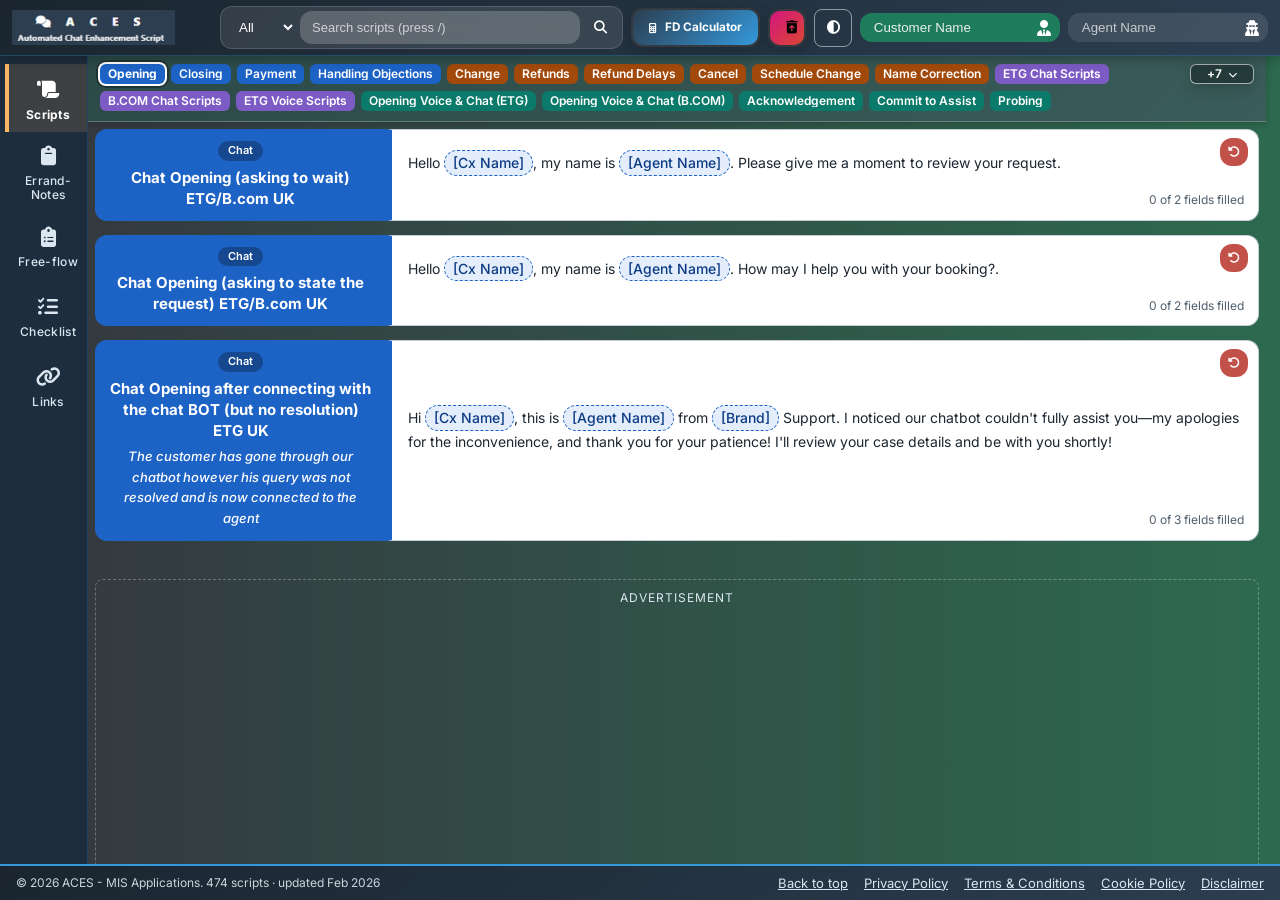
==== index.html @ 771bb178 "Add files via upload" ====
<!DOCTYPE html>
<html lang="en">
<head>
    <meta charset="UTF-8">
    <meta name="viewport" content="width=device-width, initial-scale=1.0, viewport-fit=cover, interactive-widget=resizes-content">
    <meta name="google-adsense-account" content="ca-pub-6978764838614552">
    <link rel="stylesheet" href="app-style.css">
    <link rel="stylesheet" href="errands-style.css">
    <link rel="stylesheet" href="links-style.css">
    <link rel="stylesheet" href="assets/css/aces-upgrade.css">
    <meta name="description" content="ACES: script, errand-note and checklist assistant for chat and voice agents.">
    <link href="https://cdnjs.cloudflare.com/ajax/libs/font-awesome/6.5.2/css/all.min.css" rel="stylesheet">
    <title>A C E S</title>
    <!-- AdSense library (units are placed by assets/js/ads.js; configure slots in assets/js/config.js) -->
     <script async src="https://pagead2.googlesyndication.com/pagead/js/adsbygoogle.js?client=ca-pub-6978764838614552"
     crossorigin="anonymous"></script>
</head>
<body>
    <a class="skip-link" href="#main-content">Skip to content</a>
    <div class="app-container">
        <div class="head-banner">
            <div class="head-logo" data-track="header.logo.click">
                <img src="Aceslogo.png" alt="Aceslogo">
            </div>
            <div class="searchbar-group">
                <select id="channel-selection" aria-label="Channel">
                    <option value="all">All</option>
                    <option value="chat">Chat</option>
                    <option value="voice">Voice</option>
                </select>
                <input type="text" id="search-input" placeholder="Search scripts (press /)" aria-label="Search scripts" autocomplete="off">
                <button id="search-action" aria-label="Search">
                    <i class="fa-solid fa-magnifying-glass"></i>
                </button>
            </div>
            <div class="quick-link">
                <div class="fd-calculator-link"><a href="https://fdcalc.netlify.app" target="_blank" rel="noopener noreferrer" data-track="header.fdcalc.click" aria-label="FD Calculator (opens in a new tab)" title="FD Calculator">
                        <i class="fa-solid fa-calculator"></i>
                        <h3>FD Calculator</h3>
                    </a></div>
            </div>
            <div class="script-canvas-reset">
                <button class="global-script-reset" aria-label="Reset all fields" title="Reset all fields" data-track="header.reset.click">
                    <i class="fa-solid fa-trash-can-arrow-up"></i>
                </button>
            </div>
            <div class="customer-input">
                <input type="text" id="customer" placeholder="Customer Name" aria-label="Customer name" autocomplete="off">
                <i class="fa-solid fa-user-tie"></i>
            </div>
            <div class="agent-user-input">
                <input type="text" id="user" placeholder="Agent Name" aria-label="Agent Name" autocomplete="nickname">
                <i class="fa-solid fa-user-secret"></i>
            </div>
        </div>
        <div class="app-body">
            <nav class="side-panel" aria-label="Main sections">
                <div class="nav-item active">
                    <button id="script-page-action" aria-label="Scripts" data-track="nav.rail.click" data-track-page="scripts">
                        <i class="fa-solid fa-scroll"></i>
                    </button>
                    <h3>Scripts</h3>
                    <div class="nav-tooltip">Scripts</div>
                </div>
                <div class="nav-item">
                    <button id="errands-page-action" aria-label="Errand notes" data-track="nav.rail.click" data-track-page="errands">
                        <i class="fa-solid fa-clipboard"></i>
                    </button>
                    <h3>Errand-Notes</h3>
                    <div class="nav-tooltip">Errands</div>
                </div>
                <div class="nav-item">
                    <button id="notes-page-action" aria-label="Free-flow notes" data-track="nav.rail.click" data-track-page="notes">
                        <i class="fa-solid fa-clipboard-list"></i>
                    </button>
                    <h3>Free-flow</h3>
                    <div class="nav-tooltip">Freeflow Notes</div>
                </div>
                <div class="nav-item">
                    <button id="check-list-page-action" aria-label="Process checklist" data-track="nav.rail.click" data-track-page="checklist">
                        <i class="fa-solid fa-list-check"></i>
                    </button>
                    <h3>Checklist</h3>
                    <div class="nav-tooltip">Process Checklist</div>
                </div>
                <div class="nav-item">
                    <button id="links-page-action" aria-label="Links" data-track="nav.rail.click" data-track-page="links">
                        <i class="fa-solid fa-link"></i></button>
                    <h3>Links</h3>
                    <div class="nav-tooltip">Links</div>
                </div>
            </nav>
            <main class="main-page" id="main-content" tabindex="-1">
                <!--Freeflow Notes-->
                <div class="sub-page" id="notes-page">
                    <h2 class="sr-only">Freeflow Notes</h2>
                    <div class="freeflow-toolbar">
                        <button class="freeflow-tool-btn" id="ff-copy-btn" data-track="freeflow.copy" title="Copy to clipboard"><i class="fa-solid fa-copy"></i> Copy</button>
                        <button class="freeflow-tool-btn" id="ff-download-btn" data-track="freeflow.save" title="Download as text file"><i class="fa-solid fa-download"></i> Save</button>
                        <button class="freeflow-tool-btn" id="ff-timestamp-btn" data-track="freeflow.timestamp" title="Insert current time"><i class="fa-solid fa-clock"></i> Timestamp</button>
                        <button class="freeflow-clear-btn" id="ff-clear-btn" data-track="freeflow.clear"><i class="fa-solid fa-trash"></i> Clear</button>
                        <span class="freeflow-char-count" id="ff-char-count">0 characters</span>
                    </div>
                    <div class="freeflow-body">
                        <div class="freeflow-input">
                            <textarea name="freeflow-textarea" id="ff-txt" aria-label="Freeflow notes" placeholder="Your notes here..."></textarea>
                        </div>
                    </div>
                </div>
                <!--Freeflow Notes End-->

                <!--Errands Note-->
                <div class="sub-page" id="errands-page">
                    <div class="errands-header">
                        Errand Notes
                    </div>
                    <div class="twin-form-box">
                        <form class="form-container" aria-labelledby="customer1-heading">
                            <h2 id="customer1-heading" class="customer-heading">Customer 1</h2>
                            <div class="form-area">
                                <div class="input-pair">
                                    <label for="input-edwin-id-1" class="input-label">Edwin Order #: </label>
                                    <input type="text" name="input-edwin-id" id="input-edwin-id-1" placeholder="Edwin Order #" class="input-field">
                                </div>
                                <div class="input-pair">
                                    <label for="input-interaction-id-1" class="input-label">Interaction ID: </label>
                                    <input type="text" name="input-interaction-id" id="input-interaction-id-1" placeholder="Interaction ID" class="input-field" aria-required="true">
                                </div>
                                <div class="input-pair">
                                    <label for="input-cxname-1" class="input-label">Customer Name: </label>
                                    <input type="text" name="input-cxname" id="input-cxname-1" placeholder="Customer Name" class="input-field" aria-required="true">
                                </div>
                                <div class="input-pair">
                                    <label for="input-dpa-1" class="input-label">DPA: </label>
                                    <input type="text" name="input-dpa" id="input-dpa-1" placeholder="DPA" class="input-field">
                                </div>
                                <div class="input-pair">
                                    <label for="input-relationship-1" class="input-label">Relationship: </label>
                                    <input type="text" name="input-relationship" id="input-relationship-1" placeholder="Relationship" class="input-field">
                                </div>
                                <div class="input-pair">
                                    <label for="input-query-1" class="input-label">Query: </label>
                                    <input type="text" name="input-query" id="input-query-1" placeholder="Query" class="input-field">
                                </div>
                                <div class="input-pair">
                                    <label for="input-resolution-1" class="input-label">Resolution: </label>
                                    <input type="text" name="input-resolution" id="input-resolution-1" placeholder="Resolution" class="input-field">
                                </div>
                                <div class="input-pair">
                                    <label for="input-yyrl-1" class="input-label">YY RL/Ticket No. Provided: </label>
                                    <input type="text" name="input-yyrl" id="input-yyrl-1" placeholder="YY RL/Ticket No. Provided" class="input-field">
                                </div>
                                <div class="input-pair">
                                    <label for="input-ghostline-1" class="input-label">Ghostline:</label>
                                    <input type="text" name="input-ghostline" id="input-ghostline-1" placeholder="Ghostline" class="input-field">
                                </div>
                                <div class="input-pair">
                                    <label for="input-validator-1" class="input-label">Validated by:</label>
                                    <input type="text" name="input-validator" id="input-validator-1" placeholder="Validated by" class="input-field">
                                </div>
                            </div>
                            <div class="notes-area">
                                <textarea name="notes" id="notes-1" aria-label="Customer 1 notes" placeholder="Add your notes here..."></textarea>
                            </div>
                            <div class="form-action">
                                <button type="button" class="copy-button" data-track="errands.form.copy"><i class="fa-solid fa-copy"></i> Copy</button>
                                <button type="button" class="clear-button" data-track="errands.form.clear"><i class="fa-solid fa-trash"></i> Clear</button>
                                <button type="button" class="archive-button" data-track="errands.form.archive"><i class="fa-solid fa-box-archive"></i> Archive</button>
                            </div>
                        </form>
                        <form class="form-container" aria-labelledby="customer2-heading">
                            <h2 id="customer2-heading" class="customer-heading">Customer 2</h2>
                            <div class="form-area">
                                <div class="input-pair">
                                    <label for="input-edwin-id-2" class="input-label">Edwin Order #: </label>
                                    <input type="text" name="input-edwin-id" id="input-edwin-id-2" placeholder="Edwin Order #" class="input-field">
                                </div>
                                <div class="input-pair">
                                    <label for="input-interaction-id-2" class="input-label">Interaction ID: </label>
                                    <input type="text" name="input-interaction-id" id="input-interaction-id-2" placeholder="Interaction ID" class="input-field" aria-required="true">
                                </div>
                                <div class="input-pair">
                                    <label for="input-cxname-2" class="input-label">Customer Name: </label>
                                    <input type="text" name="input-cxname" id="input-cxname-2" placeholder="Customer Name" class="input-field" aria-required="true">
                                </div>
                                <div class="input-pair">
                                    <label for="input-dpa-2" class="input-label">DPA: </label>
                                    <input type="text" name="input-dpa" id="input-dpa-2" placeholder="DPA" class="input-field">
                                </div>
                                <div class="input-pair">
                                    <label for="input-relationship-2" class="input-label">Relationship: </label>
                                    <input type="text" name="input-relationship" id="input-relationship-2" placeholder="Relationship" class="input-field">
                                </div>
                                <div class="input-pair">
                                    <label for="input-query-2" class="input-label">Query: </label>
                                    <input type="text" name="input-query" id="input-query-2" placeholder="Query" class="input-field">
                                </div>
                                <div class="input-pair">
                                    <label for="input-resolution-2" class="input-label">Resolution: </label>
                                    <input type="text" name="input-resolution" id="input-resolution-2" placeholder="Resolution" class="input-field">
                                </div>
                                <div class="input-pair">
                                    <label for="input-yyrl-2" class="input-label">YY RL/Ticket No. Provided: </label>
                                    <input type="text" name="input-yyrl" id="input-yyrl-2" placeholder="YY RL/Ticket No. Provided" class="input-field">
                                </div>
                                <div class="input-pair">
                                    <label for="input-ghostline-2" class="input-label">Ghostline: </label>
                                    <input type="text" name="input-ghostline" id="input-ghostline-2" placeholder="Ghostline" class="input-field">
                                </div>
                                <div class="input-pair">
                                    <label for="input-validator-2" class="input-label">Validated by: </label>
                                    <input type="text" name="input-validator" id="input-validator-2" placeholder="Validated by" class="input-field">
                                </div>
                            </div>
                            <div class="notes-area">
                                <textarea name="notes" id="notes-2" aria-label="Customer 2 notes" placeholder="Add your notes here..."></textarea>
                            </div>
                            <div class="form-action">
                                <button type="button" class="copy-button" data-track="errands.form.copy"><i class="fa-solid fa-copy"></i> Copy</button>
                                <button type="button" class="clear-button" data-track="errands.form.clear"><i class="fa-solid fa-trash"></i> Clear</button>
                                <button type="button" class="archive-button" data-track="errands.form.archive"><i class="fa-solid fa-box-archive"></i> Archive</button>
                            </div>
                        </form>
                    </div>
                    
                    <div class="archived-errands-section">
                        <div class="archive-header">
                            <h3>Archived Errands</h3>
                            <p class="archive-note">Archived errands are deleted automatically after 24 hours.</p>
                            <div class="archive-actions">
                                <button id="copy-all-btn" data-track="errands.archive.copy_all" class="archive-action-btn">
                                    <i class="fa-solid fa-copy"></i> Copy All
                                </button>
                                <button id="download-excel-btn" data-track="errands.archive.excel" class="archive-action-btn">
                                    <i class="fa-solid fa-file-excel"></i> Download Excel
                                </button>
                                <button id="clear-archive-btn" data-track="errands.archive.clear" class="archive-action-btn">
                                    <i class="fa-solid fa-trash-can"></i> Clear Archive
                                </button>
                            </div>
                        </div>
                        <div class="archived-table-container">
                            <table id="archived-errands-table">
                                <thead>
                                    <tr>
                                        <th>Edwin ID</th>
                                        <th>Interaction ID</th>
                                        <th>Customer Name</th>
                                        <th>DPA</th>
                                        <th>Relationship</th>
                                        <th>Query</th>
                                        <th>Resolution</th>
                                        <th>YY RL/Ticket</th>
                                        <th>Ghostline</th>
                                        <th>Validated by</th>
                                        <th>Notes</th>
                                        <th>Archived Date</th>
                                        <th>Actions</th>
                                    </tr>
                                </thead>
                                <tbody id="archived-errands-body">
                                    <!-- Archived errands will be added here dynamically -->
                                </tbody>
                            </table>
                            <div id="no-archives-message" class="no-archives-message">No archived errands</div>
                        </div>
                    </div>
                </div>
                <!--Errands Note End-->

                <!--Script Page-->
                <div class="sub-page active" id="script-page">
                    <div class="script-nav-container">
                        <div class="skeleton skeleton-tabs" aria-hidden="true"><span></span><span></span><span></span><span></span><span></span><span></span><span></span><span></span><span></span><span></span><span></span><span></span></div>
                    </div>
                    <p id="search-count" class="search-count" role="status"></p>
                    <div class="script-canvas" aria-busy="true"><div class="skeleton" aria-hidden="true"><div class="sk-row"><div class="sk-title"></div><div class="sk-stack"><div class="sk-card"></div><div class="sk-card"></div></div></div><div class="sk-row"><div class="sk-title"></div><div class="sk-stack"><div class="sk-card"></div></div></div><div class="sk-row"><div class="sk-title"></div><div class="sk-stack"><div class="sk-card"></div><div class="sk-card"></div><div class="sk-card"></div></div></div></div>
                        <p id="load-state" class="sr-only" role="status">Loading scripts…</p></div>
                    <div class="no-search-results">
                        <i class="fa-solid fa-magnifying-glass"></i>
                        <p>No matching scripts found</p>
                    </div>
                </div>

                <!--Checklist Page-->
                <div class="sub-page" id="check-list-page">
                    <div class="check-list-nav-container">
                        <button id="Automated Void-nav" class="listnav-btn">Automated Void</button>
                        <button id="Automated Exchange-nav" class="listnav-btn">Automated Exchange</button>
                        <button id="Automated Cancel-nav" class="listnav-btn">Automated Cancel</button>
                        <button id="Manual Void-nav" class="listnav-btn active">Manual Void</button>
                        <button id="Manual Partial Exchange-nav" class="listnav-btn">Manual Partial Exchange</button>
                        <button id="Manual Unused Exchange-nav" class="listnav-btn">Manual Unused Exchange</button>
                        <button id="Manual Cancel-nav" class="listnav-btn">Manual Cancel</button>
                    </div>
                    <div class="checklist-canvas"></div>
                </div>
                
                <div class="sub-page" id="links-page">
                    <div class="links-header">
                        Quick Links
                    </div>
                    <div class="links-container">
                        <div class="links-btn-container">
                            <div class="link-list"><a href="https://forms.office.com/Pages/ResponsePage.aspx?id=--z4I5BqwkaWyko2JyG4LK80vquCs1VLubaKa5VOj6lUME5JSjgzUlVOMTE2VTNBQzZRVU1MRjQ4MS4u" target="_blank" rel="noopener noreferrer" data-track="links.tile.click" data-track-label="Support Placement / Transfer Tracker">
                                <i class="fa-solid fa-user-plus"></i>
                                <h3>Support Placement / Transfer Tracker</h3>
                            </a></div>
                            <div class="link-list"><a href="https://wnsgs.sharepoint.com/:l:/s/EtraveliData/JADs7BttA97oR5hmOl2D4rKhAQpUqbEa3PdfDRorhKbkOWk?nav=MWViZDkyMTItNDU0Ny00ZmFlLWFhOWItMTY3ZDE5YWUxMGRi" target="_blank" rel="noopener noreferrer" data-track="links.tile.click" data-track-label="First Touch and Manual Transaction track">
                                <i class="fa-solid fa-toolbox"></i>
                                <h3>First Touch and Manual Transaction tracker</h3>
                            </a></div>
                            <div class="link-list"><a href="https://forms.office.com/Pages/ResponsePage.aspx?id=--z4I5BqwkaWyko2JyG4LK80vquCs1VLubaKa5VOj6lUMlNXMFM5VEIyWVIxVVdSNk1LRkZOR09RNi4u" target="_blank" rel="noopener noreferrer" data-track="links.tile.click" data-track-label="(Supervisor Only) 6th-7th Day OT per Wee">
                                <i class="fa-solid fa-stopwatch"></i>
                                <h3><strong>(Supervisor Only)</strong> 6th-7th Day OT per Week Tracker</h3>
                            </a></div>
                            <div class="link-list"><a href="https://forms.office.com/r/N71Lh4Ve3J" target="_blank" rel="noopener noreferrer" data-track="links.tile.click" data-track-label="Daily Void Tracker">
                                <i class="fa-solid fa-eraser"></i>
                                <h3>Daily Void Tracker</h3>
                            </a></div>
                        </div>
                    </div>
                </div>

                <!-- Site Footer -->
            </main>
                <footer class="site-footer">
                <div class="footer-bottom">
                    <div class="copyright">&copy; <span id="year">2026</span> ACES - MIS Applications. <span id="footer-meta"></span></div>
                    <div class="footer-actions">
                        <a href="#main-content" class="to-top">Back to top</a>
                        <button type="button" class="legal-toggle" aria-expanded="false" aria-controls="legal-links">Legal</button>
                        <div class="legal-links" id="legal-links">
                        <a href="privacy-policy.html" target="_blank" rel="noopener" data-track="footer.legal.click" data-track-label="privacy-policy.html">Privacy Policy</a>
                        <a href="terms-conditions.html" target="_blank" rel="noopener" data-track="footer.legal.click" data-track-label="terms-conditions.html">Terms & Conditions</a>
                        <a href="cookie-policy.html" target="_blank" rel="noopener" data-track="footer.legal.click" data-track-label="cookie-policy.html">Cookie Policy</a>
                        <a href="adsense-disclaimer.html" target="_blank" rel="noopener" data-track="footer.legal.click" data-track-label="adsense-disclaimer.html">Disclaimer</a>
                        </div>
                    </div>
                </div>
            </footer>
        </div>
        <div id="aces-live" class="sr-only" role="status" aria-live="polite"></div>

    </div>


    <script src="assets/js/config.js"></script>
    <script src="assets/js/tracker.js"></script>
    <script src="assets/js/ga-bridge.js"></script><!-- forwards tracker events to GA4 (tag is injected by Netlify) -->
    <script src="assets/js/data.js"></script>
    <script src="assets/js/search.js"></script>
    <script src="scripts-data.js" defer></script><!-- generated fallback for file:// use; see tools/build-data.mjs -->
    <script src="checklist-data.js" defer></script>
    <script src="script.js" defer></script>
    <script src="copy-functions.js" defer></script>
    <script src="sync-inputs.js" defer></script>
    <script src="errands-page.js" defer></script>
    <script src="links-page.js" defer></script>
    <script src="checklistcontrol.js" defer></script>
    <script src="assets/js/ads.js" defer></script>
    <script src="assets/js/tabs.js" defer></script>
    <script src="assets/js/app.js" defer></script>
    <script src="assets/js/freeflow.js" defer></script>
    <script src="assets/js/session.js" defer></script><!-- version check every 10 min + input snapshot/restore -->
</body>

</html>
---- app-style.css ----
@import url('https://fonts.googleapis.com/css2?family=Inter:wght@300;400;500;600;700&display=swap');

:root {
    --primary-color: #2d6a4f;
    --secondary-color: #343a40;
    --background-color: #f8f9fa;
    --text-color: #1b4332;
    --white: #ffffff;
    --shadow: 0 2px 4px rgba(0,0,0,0.1);
    --transition: all 0.3s ease;
    --script-header-bck: linear-gradient(to right, #2980b9, #BC6C25);
    
    /* New Variables */
    --sidebar-width: 90px;
    --header-height: 52px;
    --accent-amber: #BC6C25;
    --accent-blue: #3498db;
    --sidebar-bg: #1e2d3d;
    --nav-active-bg: rgba(188,108,37,0.15);
}

* { margin: 0; padding: 0; box-sizing: border-box; }

body {
    font-family: 'Inter', -apple-system, BlinkMacSystemFont, 'Segoe UI', sans-serif;
    background: var(--background-color);
    line-height: 1.6;
    color: var(--text-color);
    overflow-y: scroll;
}

.app-container { min-height: 100vh; max-width: 100vw; margin: 0 auto; }

.head-banner {
    display: flex;
    justify-content: space-between;
    left: 0;
    align-items: center;
    background: linear-gradient(135deg, #1a252f, #2c3e50);
    height: 52px;
    color: var(--white);
    position: sticky;
    top: 0px;
    z-index: 101;
    border-bottom: 1px solid rgba(52,152,219,0.3);
    box-shadow: 0 2px 12px rgba(0,0,0,0.3);
    gap: 8px;
    padding: 0 12px;
}

.head-logo { display: flex; flex-direction: column; align-items: center; width: 200px; }
.head-logo img { height: 36px; object-fit: contain; }
.head-logo h3 { font-size: 14px; font-weight: 900; letter-spacing: 0.5em; }
.head-logo h4 { font-size: 10px; opacity: 0.9; }

.searchbar-group {
    display: flex;
    background: rgba(255, 255, 255, 0.1);
    border-radius: 12px;
    position: relative;
    backdrop-filter: blur(8px);
    border: 1px solid rgba(255,255,255,0.15);
    gap: 4px;
    padding: 4px 6px;
}

#channel-selection {
    background: transparent;
    border: none;
    color: var(--white);
    cursor: pointer;
    border-radius: 12px;
    padding: 0.5rem;
}

#channel-selection option { background: var(--primary-color); color: var(--white); }

#search-input {
    background: rgba(255, 255, 255, 0.2);
    border: none;
    padding: 6px 12px;
    border-radius: 12px;
    color: var(--white);
    width: 220px;
    font-size: 13px;
    transition: width 0.3s ease;
}

#search-input:focus {
    outline: none;
    background: rgba(255,255,255,0.28);
    width: 260px;
}

.search-clear-btn {
    position: absolute;
    right: 45px;
    top: 50%;
    transform: translateY(-50%);
    background: none;
    border: none;
    color: #ffffff;
    cursor: pointer;
    font-size: 14px;
    display: none;
    z-index: 10;
    padding: 5px;
    border-radius: 50%;
    transition: all 0.2s ease;
}

.search-clear-btn:hover { color: #333; background-color: rgba(0,0,0,0.05); }

#search-input::placeholder { color: rgba(255, 255, 255, 0.7); }

#search-action {
    background: transparent;
    border: none;
    color: var(--white);
    cursor: pointer;
    padding: 0 0.2rem;
    transition: var(--transition);
}

#search-action:hover { transform: scale(1.1); }

.quick-link button {
    background: linear-gradient(135deg, #2c3e50, #3498db);
    border: 2px solid var(--secondary-color);
    border-radius: 12px;
    padding: 0.5rem 1rem;
    transition: var(--transition);
    box-shadow: 0 4px 15px rgba(0, 0, 0, 0.2);
}

.quick-link a {
    color: var(--white);
    text-decoration: none;
    display: flex;
    align-items: center;
    gap: 0.5rem;
    font-size: 10px;
}

.quick-link button:hover { background: var(--primary-color); border: 2px solid var(--primary-color); }

.script-canvas-reset button {
    background: linear-gradient(135deg, #d3167e, #db4734);
    border: 2px solid var(--secondary-color);
    border-radius: 12px;
    padding: 0.5rem 1rem;
    transition: var(--transition);
    box-shadow: 0 4px 15px rgba(0, 0, 0, 0.2);
    color: #000000;
}

.script-canvas-reset button:hover { background: linear-gradient(135deg, #eb0404, #fc0707); color: #ffffff; }

.agent-user-input {
    display: flex; align-items: center; gap: 0.1rem;
    background: rgba(255, 255, 255, 0.1);
    padding: 0.1rem 0.5rem;
    border-radius: 12px;
    border: 1px solid transparent;
    transition: all 0.3s ease;
}
.agent-user-input:focus-within {
    background: rgba(255, 255, 255, 0.15);
    border: 1px solid rgba(52, 152, 219, 0.6);
    box-shadow: 0 0 8px rgba(52, 152, 219, 0.3);
}

.customer-input {
    display: flex; align-items: center; gap: 0.1rem;
    background: rgba(28, 146, 101, 0.76);
    padding: 0.1rem 0.5rem;
    border-radius: 12px;
    border: 1px solid transparent;
    transition: all 0.3s ease;
}
.customer-input:focus-within {
    background: rgba(28, 146, 101, 0.95);
    border: 1px solid rgba(137, 255, 137, 0.6);
    box-shadow: 0 0 8px rgba(137, 255, 137, 0.4);
}

#customer, #user {
    background: transparent;
    border: none;
    color: var(--white);
    padding: 0.3rem;
    outline: none;
}

#user::placeholder { color: rgba(255, 255, 255, 0.7); transition: color 0.3s; }
#user:focus::placeholder { color: rgba(255, 255, 255, 0.9); }

#customer::placeholder { color: rgba(247, 247, 247, 0.932); transition: color 0.3s; }
#customer:focus::placeholder { color: rgba(255, 255, 255, 1); }

.app-body { display: flex; }

.side-panel {
    position: sticky;
    width: 90px;
    background: #1e2d3d;
    display: flex;
    flex-direction: column;
    height: calc(100vh - 52px);
    top: 52px;
    border-right: 1px solid rgba(52,152,219,0.2);
    gap: 4px;
    padding-top: 16px;
}

.nav-item {
    justify-content: center;
    color: var(--white);
    cursor: pointer;
    margin-left: 5px;
    position: relative;
    align-items: center;
    border-left: 3px solid transparent;
    padding: 10px 6px;
    transition: border-color 0.2s, background 0.2s;
}

.nav-item #links-page-action {
    background: linear-gradient(135deg, #08552b, #2ccfba);
    border-radius: 8px;
    padding: 8px;
}

.nav-item h3 { font-size: 9px; font-weight: 500; letter-spacing: 0.3px; text-align: center; }

.nav-item.active {
    background: rgba(188,108,37,0.12);
    border-left-color: #BC6C25;
    border-radius: 0;
}

.nav-item:hover {
    background: rgba(255,255,255,0.07);
    border-left-color: rgba(188,108,37,0.5);
    border-radius: 0;
}

.nav-item button {
    background: transparent;
    border: none;
    color: var(--white);
    cursor: pointer;
    width: 100%;
    display: flex;
    flex-direction: column;
    align-items: center;
    gap: 4px;
}

.nav-tooltip {
    position: fixed;
    left: -9999px;
    color: #ffffff;
    padding: 0.25rem 0.75rem;
    border-radius: 12px;
    font-weight: 500;
    letter-spacing: 0.5px;
    white-space: nowrap;
    pointer-events: none;
    opacity: 0;
    transform: translateX(-10px);
    transition: all 0.3s ease;
    z-index: 1000;
    background: linear-gradient(135deg, #1a252f 0%, #2c3e50 100%);
    border: 1px solid rgba(52,152,219,0.4);
    box-shadow: 0 8px 24px rgba(0,0,0,0.4);
    font-size: 0.8rem;
}

.nav-tooltip::before {
    content: '';
    position: absolute;
    left: -6px;
    top: 50%;
    transform: translateY(-50%);
    border-width: 6px;
    border-style: solid;
    border-color: transparent #2c3e50 transparent transparent;
    z-index: 1000;
}

.nav-tooltip.visible { opacity: 1; transform: translateX(0); z-index: 1000; }

.main-page {
    flex: 1;
    background: linear-gradient(to right, var(--secondary-color), var(--primary-color));
    height: calc(100vh - 52px); 
    overflow-y: auto;
    padding-bottom: 50px;
}

.sub-page { display: none; }
.sub-page.active { display: block; }

.script-nav-container {
    justify-content: space-evenly;
    padding: 4px 10px 2px 10px;
    display: flex;
    gap: 0.25rem;
    margin-bottom: 0.5rem;
    border-bottom: 8px solid #2c3e50;
    position: sticky;
    flex-wrap: wrap;
    z-index: 100;
    flex: 1;
    background: linear-gradient(135deg, #2c4a47, #3a5c5a);
    top: 0;
    box-shadow: 0 2px 8px rgba(0,0,0,0.2);
}

.script-nav-container button {
    font-size: 12px;
    border: none;
    border-radius: 12px;
    background: linear-gradient(135deg, #2c3e50, #3498db);
    box-shadow: 0 4px 15px rgba(0, 0, 0, 0.2);
    color: var(--background-color);
    cursor: pointer;
    transition: var(--transition);
    letter-spacing: 0.3px;
    padding: 5px 10px;
    margin: 2px;
}

.script-nav-container button.active { background: #BC6C25; color: var(--white); }
.script-nav-container button:hover:not(.active) { background: var(--secondary-color); color: var(--white); }

.script-canvas { background: transparent; }

.script-module { display: none; }
.script-module.active {
    display: grid;
    grid-template-columns: 1fr 3fr;
    padding: 5px;
    margin: 2px;
    border-radius: 8px;
}

.script-title-chat { display: none; }
.script-title-chat.active {
    grid-column: 1;
    display: flex;
    flex-direction: column;
    border: 2px solid #2c3e50;
    background: linear-gradient(to right, #2980b9, #BC6C25);
    border-radius: 20px 0 0 20px;
    padding: 10px;
    text-align: center;
    justify-content: space-around;
    color: #ffffff;
    font-size: 12px;
}

.script-title-chat p { font-size: 11px; font-weight: 500; font-style: italic; padding-top: 5px; color: #c5fff5; }
.script-title-chat h4 { font-size: 12px; font-weight: 700; line-height: 1.4; }

.script-title-voice { display: none; }
.script-title-voice.active {
    grid-column: 1;
    display: flex;
    flex-direction: column;
    border: 2px solid #2c3e50;
    background: linear-gradient(to right, #2980b9, #BC6C25);
    border-radius: 20px 0 0 20px;
    padding: 12px;
    text-align: center;
    justify-content: space-around;
    color: #ffffff;
    font-size: 11px;
}

.script-title-voice p { font-size: 10px; font-style: italic; padding-top: 5px; color: #ffffff; font-weight: 400; }
.script-title-voice h4 { font-size: 12px; font-weight: 700; line-height: 1.4; }

.script-card-sub { display: none; }
.script-card-sub.active {
    grid-column: 2;
    display: flex;
    flex-direction: column;
    background: transparent;
}

.card-module {
    border-radius: 0 20px 20px 0;
    flex-grow: 1;
    text-align: left;
    gap: 2px;
    border: 2px solid #343a40;
    background: #ffffff;
    padding: 8px 15px 8px 8px;
    font-size: 12px;
    font-weight: 500;
    color: #000000;
    align-content: center;
}

.card-module:hover { transform: translateX(5px); }

.freeflow-header {
    padding: 4px 10px 2px 10px;
    gap: 0.5rem;
    margin-bottom: 0.5rem;
    border-bottom: 8px solid #2c3e50;
    position: sticky;
    text-align: center;
    color: #ffffff;
    font-size: 14px;
    vertical-align: middle;
    top: 0;
    background: #3a5c5a;
}

.freeflow-toolbar { 
    display: flex; 
    justify-content: flex-start; 
    align-items: center; 
    gap: 8px;
    padding: 8px 16px; 
    background: #2c3e50; 
    border-bottom: 1px solid rgba(255,255,255,0.08); 
    position: sticky;
    top: 31px;
    z-index: 99;
}
.freeflow-char-count { font-size: 11px; color: rgba(255,255,255,0.5); margin-left: auto; }

.freeflow-tool-btn {
    background: linear-gradient(135deg, #34495e, #2c3e50);
    color: white; 
    border: 1px solid rgba(255,255,255,0.1); 
    border-radius: 6px; 
    padding: 6px 12px; 
    font-size: 11px; 
    cursor: pointer; 
    transition: all 0.2s ease; 
    display: flex;
    align-items: center;
    gap: 6px;
}
.freeflow-tool-btn:hover {
    background: #3498db;
    border-color: #3498db;
    transform: translateY(-1px);
    box-shadow: 0 2px 8px rgba(0,0,0,0.2);
}

.freeflow-clear-btn { 
    background: linear-gradient(135deg, #e74c3c, #c0392b); 
    color: white; 
    border: 1px solid rgba(255,255,255,0.1); 
    border-radius: 6px; 
    padding: 6px 12px; 
    font-size: 11px; 
    cursor: pointer; 
    transition: all 0.2s ease; 
    display: flex;
    align-items: center;
    gap: 6px;
}
.freeflow-clear-btn:hover { 
    background: #c0392b; 
    transform: translateY(-1px);
    box-shadow: 0 2px 8px rgba(0,0,0,0.2);
}

.freeflow-input { 
    display: flex;
    flex-direction: column;
    padding: 16px;
    height: calc(100vh - 140px);
}
.freeflow-input textarea {
    background: #ffffff;
    width: 100%;
    height: 100%;
    padding: 15px;
    border-radius: 8px;
    color: #000000;
    font-size: 14px;
    resize: none;
    border: 2px solid rgba(52,152,219,0.3);
    outline: none;
    box-shadow: 0 4px 15px rgba(0,0,0,0.05);
    font-family: inherit;
    line-height: 1.6;
}
.freeflow-input textarea:focus {
    border-color: #3498db;
    box-shadow: 0 4px 20px rgba(52,152,219,0.15);
}

.freeflow-input ::placeholder { color: #000000; }

.check-list-nav-container {
    padding: 4px 10px 2px 10px;
    display: flex;
    gap: 0.5rem;
    border-bottom: 8px solid #2c3e50;
    position: sticky;
    flex-wrap: wrap;
    z-index: 101;
    flex: 1;
    background: linear-gradient(135deg, #2c4a47, #3a5c5a);
    top: 0;
    box-shadow: 0 2px 8px rgba(0,0,0,0.2);
}

.check-list-nav-container button {
    font-size: 12px;
    border: none;
    border-radius: 12px;
    background: linear-gradient(135deg, #2c3e50, #3498db);
    box-shadow: 0 4px 15px rgba(0, 0, 0, 0.2);
    color: var(--background-color);
    cursor: pointer;
    transition: var(--transition);
    padding: 6px;
    margin: 2px;
}

#Automated\ Void-nav, #Automated\ Exchange-nav, #Automated\ Cancel-nav { background: #02a14a; }

.check-list-nav-container button.active { background: #BC6C25; color: var(--white); }
.check-list-nav-container button:hover:not(.active) { background: var(--secondary-color); color: var(--white); }

.checklist-canvas {
    width: 100%;
    padding: 10px;
    border-radius: 10px;
    box-shadow: 0 2px 8px rgba(0, 0, 0, 0.05);
}

.checklist-module { display: none; width: 100%; }
.checklist-module.active { display: block; animation: fadeIn 0.3s ease-in-out; }

.checklist-header {
    display: flex;
    justify-content: space-between;
    align-items: center;
    margin-bottom: 5px;
    background: #3498db;
    padding: 5px;
    border: 2px solid #3498db;
    border-radius: 8px;
}

.checklist-header h3 { font-size: 14px; color: #ffffff; font-weight: 600; }

.reset-checklist {
    background-color: #e7881c;
    border: 1px solid #e7881c;
    border-radius: 4px;
    padding: 3px 8px;
    cursor: pointer;
    transition: all 0.2s ease;
    display: flex;
    align-items: center;
    color: #ffffff;
    font-size: 12px;
}

.reset-checklist:hover { background-color: #fa1909; }
.reset-checklist i { color: #ffffff; }

.checklist-table {
    width: 100%;
    border-collapse: collapse;
    margin-bottom: 20px;
    box-shadow: 0 1px 4px rgba(0, 0, 0, 0.1);
    border-radius: 5px;
    overflow: hidden;
    color: #ffffff;
}

.checklist-table th {
    background-color: #4682B4;
    color: white;
    padding: 6px 10px;
    font-size: 12px;
    text-align: center;
    font-weight: 500;
    border: 2px solid #000000;
}

.checklist-table td {
    padding: 3px 5px;
    border: 1px solid #000000;
    text-align: center;
    background: #ffffff;
    color: #000000;
}

.checklist-table tr:hover { background-color: #cfcd3a; color: #d9ff00; }

.checkbox-column, .checkbox-cell { text-align: center; }
.step-checkbox { width: 18px; height: 18px; cursor: pointer; }
.step-title { font-weight: 500; }

.completed-step td { background: rgba(40,168,8,0.85) !important; color: white; text-decoration: line-through; }
.completed-step .important-text { background: rgba(40,168,8,0.85); }
.completed-step .step-title { background: rgba(40,168,8,0.85); }

.amadeus-content p, .sabre-content p { margin: 0; padding: 2px 0; font-family: monospace; }

.links-btn-container { align-content: center; }

@keyframes fadeIn {
    from { opacity: 0; transform: translateY(10px); }
    to { opacity: 1; transform: translateY(0); }
}

.listnav-btn {
    padding: 8px 15px;
    margin: 0 5px 10px 0;
    border: none;
    border-radius: 4px;
    background-color: #f0f0f0;
    cursor: pointer;
    transition: all 0.2s ease;
}

.listnav-btn:hover { background-color: #e0e0e0; }
.listnav-btn.active { background-color: #4682B4; color: white; }

.check-list-nav-container { display: flex; flex-wrap: wrap; padding-bottom: 10px; }

.no-search-results { display: none; text-align: center; padding: 40px 20px; color: rgba(255,255,255,0.6); font-size: 16px; }
.no-search-results.visible { display: flex; flex-direction: column; align-items: center; gap: 12px; }
.no-search-results i { font-size: 48px; opacity: 0.4; }

@media (max-width: 768px) {
    .checklist-table { display: block; overflow-x: auto; }
    .checklist-header { flex-direction: column; align-items: flex-start; gap: 10px; }
    .reset-checklist { align-self: flex-end; }
}
---- errands-style.css ----
@import url('https://fonts.googleapis.com/css2?family=Inter:wght@300;400;500;600;700&display=swap');

:root {
    --primary-color: #2d6a4f;
    --secondary-color: #343a40;
    --background-color: #f8f9fa;
    --text-color: #1b4332;
    --white: #ffffff;
    --shadow: 0 2px 8px rgba(0,0,0,0.15);
    --shadow-lg: 0 8px 24px rgba(0,0,0,0.2);
    --transition: all 0.3s ease;
    --accent-amber: #BC6C25;
    --accent-blue: #3498db;
    --accent-green: #2d6a4f;
}

/* ── Errands Header ── */
.errands-header {
    padding: 8px 16px;
    gap: 0.5rem;
    background: linear-gradient(135deg, #2c4a47, #3a5c5a);
    color: var(--white);
    font-weight: 600;
    font-size: 14px;
    letter-spacing: 0.5px;
    text-align: center;
    border-bottom: 3px solid var(--accent-amber);
    position: sticky;
    top: 0;
    z-index: 100;
    box-shadow: 0 2px 8px rgba(0,0,0,0.2);
}

/* ── Twin Form Layout ── */
.twin-form-box {
    display: grid;
    grid-template-columns: 1fr 1fr;
    gap: 16px;
    padding: 16px;
    background: linear-gradient(135deg, #1e2d3d, #2d3d30);
}

.form-container {
    background: #1e2d3d;
    border-radius: 14px;
    box-shadow: var(--shadow-lg);
    padding: 16px;
    display: flex;
    flex-direction: column;
    height: 100%;
    border: 1px solid rgba(52, 152, 219, 0.2);
    transition: border-color 0.3s ease;
}

.form-container:focus-within {
    border-color: rgba(52, 152, 219, 0.5);
}

/* ── Customer Heading ── */
.customer-heading {
    font-size: 15px;
    color: white;
    margin-bottom: 12px;
    padding: 8px 12px;
    text-align: center;
    background: linear-gradient(135deg, #2c4a47, #3a5c5a);
    border-radius: 10px;
    border: 2px solid var(--accent-blue);
    cursor: pointer;
    user-select: none;
    transition: background 0.2s ease;
    display: flex;
    align-items: center;
    justify-content: center;
    gap: 8px;
    font-weight: 600;
}

.customer-heading::after {
    content: '▾';
    font-size: 12px;
    opacity: 0.7;
    transition: transform 0.2s ease;
}

.customer-heading:hover {
    background: linear-gradient(135deg, #3a5c5a, #4a6c6a);
}

/* ── Form Fields ── */
.form-area {
    display: flex;
    flex-direction: column;
    gap: 5px;
    flex: 1;
}

.input-pair {
    display: flex;
    flex-direction: row;
    align-items: center;
    gap: 6px;
    background: rgba(0,0,0,0.25);
    border: 1px solid rgba(52,152,219,0.2);
    border-radius: 8px;
    padding: 5px 8px;
    transition: border-color 0.2s ease;
}

.input-pair:focus-within {
    border-color: rgba(52,152,219,0.6);
    background: rgba(52,152,219,0.06);
}

.input-label {
    font-size: 11px;
    font-weight: 600;
    color: rgba(255,255,255,0.75);
    width: 110px;
    flex-shrink: 0;
    letter-spacing: 0.2px;
}

.input-field {
    padding: 5px 10px;
    border: 1px solid rgba(0,0,0,0.2);
    border-radius: 7px;
    font-size: 12px;
    font-family: 'Inter', sans-serif;
    transition: var(--transition);
    width: 100%;
    background-color: rgba(255,255,255,0.95);
    color: #1a1a2e;
    font-weight: 500;
}

.input-field::placeholder {
    color: #aaa;
    font-style: italic;
}

.input-field:focus {
    outline: none;
    background: #ffffff;
    box-shadow: 0 0 0 2px rgba(52,152,219,0.3);
    border-color: var(--accent-blue);
}

/* ── Notes Textarea ── */
.notes-area {
    margin-top: 12px;
    display: flex;
    flex-grow: 1;
}

.notes-area textarea {
    min-height: 120px;
    width: 100%;
    padding: 10px 12px;
    border: 1px solid rgba(52,152,219,0.25);
    border-radius: 10px;
    font-family: 'Inter', sans-serif;
    font-size: 13px;
    resize: vertical;
    background: rgba(255,255,255,0.95);
    color: #1a1a2e;
    transition: border-color 0.2s, box-shadow 0.2s;
}

.notes-area textarea:focus {
    border-color: var(--accent-blue);
    outline: none;
    box-shadow: 0 0 0 2px rgba(52,152,219,0.2);
}

/* ── Form Action Buttons ── */
.form-action {
    display: flex;
    gap: 8px;
    margin-top: 12px;
    flex-wrap: wrap;
}

.copy-button, .clear-button, .archive-button {
    padding: 7px 14px;
    border: none;
    border-radius: 8px;
    font-size: 12px;
    font-weight: 600;
    font-family: 'Inter', sans-serif;
    cursor: pointer;
    display: flex;
    align-items: center;
    gap: 5px;
    transition: transform 0.15s ease, box-shadow 0.15s ease, opacity 0.15s ease;
    letter-spacing: 0.3px;
}

.copy-button {
    background: linear-gradient(135deg, #2980b9, var(--accent-blue));
    color: white;
    box-shadow: 0 2px 8px rgba(41,128,185,0.35);
}

.clear-button {
    background: linear-gradient(135deg, #c0392b, #e74c3c);
    color: white;
    box-shadow: 0 2px 8px rgba(231,76,60,0.35);
}

.archive-button {
    background: linear-gradient(135deg, #d68910, #f39c12);
    color: white;
    margin-left: auto;
    box-shadow: 0 2px 8px rgba(243,156,18,0.35);
}

.copy-button:hover, .clear-button:hover, .archive-button:hover {
    transform: translateY(-2px);
    box-shadow: 0 6px 16px rgba(0, 0, 0, 0.25);
    opacity: 0.95;
}

.copy-button:active, .clear-button:active, .archive-button:active {
    transform: translateY(0);
}

/* ── Archive Section ── */
.archived-errands-section {
    padding: 16px;
    margin-top: 0;
    background: linear-gradient(135deg, #1e2d3d, #2d3d30);
}

.archive-header {
    display: flex;
    align-items: center;
    justify-content: space-between;
    padding: 10px 16px;
    margin-bottom: 12px;
    border-radius: 10px;
    background: linear-gradient(135deg, #0f3964, #1a4a7a);
    border: 1px solid rgba(52,152,219,0.25);
    box-shadow: 0 2px 8px rgba(0,0,0,0.2);
    flex-wrap: wrap;
    gap: 8px;
}

.archive-header h3 {
    font-size: 15px;
    font-weight: 700;
    color: #ffffff;
    letter-spacing: 0.4px;
}

.archive-actions {
    display: flex;
    gap: 8px;
    align-items: center;
    flex-wrap: wrap;
}

/* Archive action buttons shared style */
.archive-action-btn {
    padding: 6px 12px;
    border: none;
    border-radius: 7px;
    font-size: 11px;
    font-weight: 600;
    font-family: 'Inter', sans-serif;
    cursor: pointer;
    display: flex;
    align-items: center;
    gap: 5px;
    transition: var(--transition);
    letter-spacing: 0.2px;
}

#clear-archive-btn {
    background: linear-gradient(135deg, #c0392b, #e74c3c);
    color: white;
    box-shadow: 0 2px 6px rgba(231,76,60,0.3);
}

#clear-archive-btn:hover {
    background: linear-gradient(135deg, #a93226, #c0392b);
    transform: translateY(-1px);
    box-shadow: 0 4px 12px rgba(231,76,60,0.4);
}

#download-excel-btn {
    background: linear-gradient(135deg, #196f3d, #1a9103);
    color: white;
    box-shadow: 0 2px 6px rgba(26,145,3,0.3);
}

#download-excel-btn:hover {
    background: linear-gradient(135deg, #117a3e, #27ae60);
    transform: translateY(-1px);
    box-shadow: 0 4px 12px rgba(26,145,3,0.4);
}

#copy-all-btn {
    background: linear-gradient(135deg, #0e86d4, #09b4c0);
    color: white;
    box-shadow: 0 2px 6px rgba(9,180,192,0.3);
}

#copy-all-btn:hover {
    background: linear-gradient(135deg, #0c74bb, #09a0aa);
    transform: translateY(-1px);
    box-shadow: 0 4px 12px rgba(9,180,192,0.4);
}

/* ── Archive Table ── */
.archived-table-container {
    background: white;
    border-radius: 12px;
    box-shadow: var(--shadow-lg);
    overflow: hidden;
    overflow-x: auto;
}

#archived-errands-table {
    width: 100%;
    border-collapse: collapse;
    font-size: 12px;
    font-family: 'Inter', sans-serif;
}

#archived-errands-table th {
    padding: 10px 12px;
    text-align: left;
    background: linear-gradient(135deg, #1e3a5f, #2c5282);
    color: white;
    font-weight: 600;
    font-size: 11px;
    letter-spacing: 0.3px;
    border-bottom: 2px solid rgba(52,152,219,0.4);
    position: sticky;
    top: 0;
    white-space: nowrap;
}

#archived-errands-table td {
    padding: 8px 12px;
    text-align: left;
    border-bottom: 1px solid #edf2f7;
    color: #2d3748;
    vertical-align: top;
    max-width: 200px;
    overflow: hidden;
    text-overflow: ellipsis;
    white-space: nowrap;
}

#archived-errands-table tbody tr:nth-child(even) {
    background-color: #f8fafc;
}

#archived-errands-table tbody tr:hover {
    background-color: #ebf8ff;
}

/* ── Table Action Buttons ── */
.restore-btn, .delete-btn {
    padding: 4px 10px;
    border: none;
    border-radius: 6px;
    font-size: 11px;
    font-weight: 600;
    cursor: pointer;
    margin: 2px;
    transition: var(--transition);
    font-family: 'Inter', sans-serif;
}

.restore-btn {
    background: linear-gradient(135deg, #d68910, #f39c12);
    color: white;
}

.restore-btn:hover {
    background: linear-gradient(135deg, #b7770d, #d68910);
    transform: translateY(-1px);
}

.delete-btn {
    background: linear-gradient(135deg, #c0392b, #e74c3c);
    color: white;
}

.delete-btn:hover {
    background: linear-gradient(135deg, #a93226, #c0392b);
    transform: translateY(-1px);
}

/* ── No Archives Message ── */
.no-archives-message {
    text-align: center;
    padding: 32px 20px;
    color: #a0aec0;
    font-style: italic;
    font-size: 13px;
    display: none;
    background: white;
}

/* ── Responsive ── */
@media (max-width: 1200px) {
    .twin-form-box {
        grid-template-columns: 1fr;
    }
}

@media (max-width: 768px) {
    .archive-header {
        flex-direction: column;
        align-items: flex-start;
    }
    .archive-actions {
        width: 100%;
        justify-content: flex-start;
    }
}
---- links-style.css ----
/* Links Page Styling */

.links-header {
    background: linear-gradient(135deg, #2c3e50, #3498db);
    color: white;
    padding: 1rem 2rem;
    font-size: 1.5rem;
    font-weight: 600;
    border-radius: 8px 8px 0 0;
    margin-bottom: 0;
    box-shadow: 0 2px 10px rgba(0, 0, 0, 0.1);
}

.links-container {
    flex: 1 1 auto;
    display: flex;
    align-items: center;        /* vertical centre of the free space */
    justify-content: center;    /* horizontal centre */
    padding: 1rem 1.5rem;
    min-height: 0;
}

/* four compact columns, centred as a block */
.links-btn-container {
    display: grid;
    grid-template-columns: repeat(4, minmax(0, 1fr));
    gap: 0.75rem;
    width: min(100%, 980px);
    margin: 0 auto;
}

.link-list {
    position: relative;
    background: linear-gradient(135deg, #1b7dbe, #024175);
    border: none;
    border-radius: 10px;
    overflow: hidden;
    transition: all 0.3s ease;
    box-shadow: 0 3px 10px rgba(0, 0, 0, 0.12);
    height: 100%;
    width: 100%;
    opacity: 0;
    transform: translateY(20px);
}

.link-list.animate-in {
    opacity: 1;
    transform: translateY(0);
}

.link-list:has(h3 strong) {
    background: linear-gradient(135deg, #8e44ad, #c0392b);
    box-shadow: 0 4px 15px rgba(142, 68, 173, 0.3);
}

.link-list:hover {
    transform: translateY(-3px);
    box-shadow: 0 8px 25px rgba(0, 0, 0, 0.2);
}

.link-list:active {
    transform: translateY(0);
    box-shadow: 0 2px 10px rgba(0, 0, 0, 0.1);
}

.link-list::before {
    content: '';
    position: absolute;
    top: 0;
    left: 0;
    width: 100%;
    height: 100%;
    background: linear-gradient(135deg, #024175 , #1b7dbe);
    opacity: 0;
    transition: opacity 0.3s ease;
    z-index: 1;
}

.link-list:hover::before {
    opacity: 1;
}

.link-list a {
    display: flex;
    align-items: center;
    padding: 0.65rem 0.8rem;
    min-height: 3.6rem;
    color: white;
    text-decoration: none;
    position: relative;
    z-index: 2;
    height: 100%;
    width: 100%;
}

.link-list i {
    font-size: 1.1rem;
    margin-right: 0.6rem;
    flex: none;
    transition: transform 0.3s ease;
}

.link-list:hover i {
    transform: scale(1.2);
}

.link-list h3 {
    font-size: 0.82rem;
    line-height: 1.3;
    font-weight: 500;
    transition: transform 0.3s ease;
}

.link-list:hover h3 {
    transform: translateX(5px);
}

/* Add a subtle pulse animation for new links */
@keyframes pulse {
    0% { box-shadow: 0 0 0 0 rgba(52, 152, 219, 0.7); }
    70% { box-shadow: 0 0 0 10px rgba(52, 152, 219, 0); }
    100% { box-shadow: 0 0 0 0 rgba(52, 152, 219, 0); }
}

.link-list.new {
    animation: pulse 2s infinite;
}

/* Ripple effect for click feedback */
.ripple-effect {
    position: absolute;
    border-radius: 50%;
    background-color: rgba(255, 255, 255, 0.3);
    transform: scale(0);
    animation: ripple 0.6s linear;
    z-index: 1;
}

@keyframes ripple {
    to {
        transform: scale(4);
        opacity: 0;
    }
}

/* Additional hover state class added by JS */
.link-list.hover-active i {
    transform: scale(1.2);
    color: #ffffff;
}

.link-list.hover-active h3 {
    transform: translateX(5px);
    color: #ffffff;
}

/* Page frame: the Links page fills the scroll area so the tiles can centre vertically; the ad strip (when filled) sits at the bottom */
#links-page.active {
    display: flex;
    flex-direction: column;
    min-height: 100%;
}

#links-page.active > .ad-links { flex: none; }

/* Responsive adjustments */
@media (max-width: 900px) {
    .links-btn-container { grid-template-columns: repeat(2, minmax(0, 1fr)); width: min(100%, 560px); }
}

@media (max-width: 480px) {
    .links-container { padding: 0.75rem; }
    .links-btn-container { grid-template-columns: 1fr; }
    .link-list a { padding: 0.6rem 0.75rem; }
}
---- assets/css/aces-upgrade.css ----
/* ACES upgrade layer. Loaded last. Tokens -> primitives -> components. Flat selectors, no !important except where a vendor/JS rule already uses it. */
:root {
  --ink:#1c2630; --surface:#ffffff; --muted:#51606e; --line:#c5ced7; --line-strong:#6b7a89;
  --brand:#1d63c6; --accent:#1d63c6; --chat:#7c5cc4; --voice:#0b7a6b; --ok:#17784a; --danger:#b3261e;
  --chat-edge:#7c5cc4; --voice-edge:#0b7a6b;
  --field-bg:#e3edfb; --field-ink:#0d3b84; --field-line:#1d63c6; --done-bg:#dff3e8; --done-ink:#0d5233;
  --focus:#1d63c6; --lift:rgba(16,24,40,.18); --radius:12px;
  --fs-body:14px; --fs-title:15px; --fs-cap:12px;
}
@media (prefers-color-scheme: dark) {
  :root:not([data-theme="light"]) {
    --ink:#e7edf3; --surface:#18212b; --muted:#9db0c1; --line:#33414f; --line-strong:#8aa0b4; --accent:#7ab0ff; --ok:#5fd39a;
    --chat-edge:#a58df0; --voice-edge:#2cc0a8; --field-bg:#1f3350; --field-ink:#cfe1ff; --field-line:#7ab0ff; --done-bg:#153d2a; --done-ink:#bfeed2; --lift:rgba(0,0,0,.5);
  }
}
:root[data-theme="dark"] {
  --ink:#e7edf3; --surface:#18212b; --muted:#9db0c1; --line:#33414f; --line-strong:#8aa0b4; --accent:#7ab0ff; --ok:#5fd39a;
  --chat-edge:#a58df0; --voice-edge:#2cc0a8; --field-bg:#1f3350; --field-ink:#cfe1ff; --field-line:#7ab0ff; --done-bg:#153d2a; --done-ink:#bfeed2; --lift:rgba(0,0,0,.5);
}

/* Foundations: focus (real outline; white gap makes it visible on dark and light surfaces), reduced motion */
:focus-visible { outline:3px solid var(--focus); outline-offset:2px; box-shadow:0 0 0 2px #fff; }
@media (forced-colors: active) { :focus-visible { outline:3px solid Highlight; box-shadow:none; } }
@media (prefers-reduced-motion: reduce) { * { animation:none !important; transition:none !important; } }
.sr-only { position:absolute; width:1px; height:1px; overflow:hidden; clip:rect(0 0 0 0); white-space:nowrap; }

/* Header + links: valid markup replaced <button><a> */
.quick-link .fd-calculator-link { background:linear-gradient(135deg,#2c3e50,#3498db); border:2px solid var(--secondary-color); border-radius:12px; padding:.5rem 1rem; box-shadow:0 4px 15px rgba(0,0,0,.2); }
.quick-link .fd-calculator-link:hover { background:var(--primary-color); border-color:var(--primary-color); }
.link-list { cursor:pointer; font:inherit; }
.global-script-reset, #search-action, .search-clear-btn, .theme-toggle { min-width:32px; min-height:32px; }
.theme-toggle { background:transparent; border:1px solid rgba(255,255,255,.5); border-radius:8px; color:#fff; cursor:pointer; }
.theme-toggle:hover { background:rgba(255,255,255,.15); }

/* Cards: neutral surface, channel colour on the left edge, no layout shift on hover */
.script-card-sub.active { gap:6px; }
.card-module { position:relative; background:var(--surface); color:var(--ink); font-size:var(--fs-body); font-weight:400; line-height:1.55; border:1px solid var(--line); border-left:6px solid var(--ge, var(--line-strong)); border-radius:0 var(--radius) var(--radius) 0; padding:12px 16px; cursor:pointer; transition:box-shadow .15s; }
.card-module:hover { transform:none; background:var(--surface); box-shadow:0 0 0 2px var(--accent), 0 3px 10px var(--lift); }
.card-module.copying { pointer-events:auto; opacity:1; }
.card-module[data-progress] { padding-bottom:36px; }
.card-module[data-progress]::after { content:attr(data-progress); position:absolute; right:14px; bottom:10px; font-size:var(--fs-cap); color:var(--muted); }
.card-module[data-ready]::after { color:var(--ok); font-weight:600; }
.module-reset-button { min-width:28px; min-height:28px; background:var(--danger); font-size:12px; }
.copy-tooltip { font-size:13px; padding:6px 10px; }

/* Placeholders: dashed = empty, solid = filled (never colour alone) */
.manual-edit { display:inline-block; min-width:60px; padding:1px 8px; border-radius:999px; background:var(--field-bg); color:var(--field-ink); border:1px dashed var(--field-line); font-weight:500; cursor:text; }
.manual-edit:hover { background:var(--field-bg); }
.manual-edit.filled { background:var(--done-bg); color:var(--done-ink); border:1px solid var(--done-ink); }
.manual-edit.editing { background:var(--surface); color:var(--ink); border:1px solid var(--accent); }

/* "New / Updated since last visit": static, readable, no blinking */
.timestamp-banner { animation:none; font-size:11px; padding:2px 6px; }
.new-banner { background:var(--ok); }
.updated-banner { background:var(--brand); }
.nav-btn.has-updates { animation:none !important; }
.nav-badge { animation:none; background:var(--ok); color:#fff; width:18px; height:18px; font-size:12px; }

/* States */
.search-count { padding:4px 12px; font-size:var(--fs-cap); color:#e7edf3; }
.search-count:empty { display:none; }
.load-state, .no-search-results { padding:24px; text-align:center; color:#e7edf3; }
.archive-note { font-size:var(--fs-cap); }
.freeflow-tool-btn, .freeflow-clear-btn, .copy-button, .clear-button, .archive-button, .archive-action-btn { min-height:32px; font-size:13px; }

/* Footer: normal flow at the end of the scroll area (was position:fixed) */
.main-page { padding-bottom:0; }
.site-footer { margin-top:32px; background:linear-gradient(135deg,#1a252f,#2c3e50); color:#c9d4de; border-top:2px solid #3498db; }
.footer-bottom { display:flex; flex-wrap:wrap; justify-content:space-between; gap:8px 16px; padding:12px 20px; font-size:var(--fs-cap); }
.legal-links { display:flex; flex-wrap:wrap; gap:4px 16px; }
.legal-links a { color:#dbe6f0; padding:4px 0; }

/* ===== Shell: one scroller, dynamic viewport, never wider than the screen (fixes the white strip on the right) ===== */
html, body { max-width:100%; overflow-x:clip; }
body { overflow-y:hidden; }
.skip-link { position:absolute; left:8px; top:-48px; z-index:500; padding:10px 14px; background:#fff; color:#1c2630; border-radius:8px; }
.skip-link:focus { top:8px; }
.app-container { display:flex; flex-direction:column; height:100vh; height:100dvh; max-width:100%; overflow:hidden; }
.app-body { flex:1; min-height:0; }
.main-page { height:auto; min-width:0; overflow-y:auto; overscroll-behavior:contain; scroll-behavior:auto; }
.main-page:focus { outline:none; }

/* ===== Group colours (tab bar, script headers and card edges share them) ===== */
:root { --bar-h:60px; --g-flow:#1d63c6; --g-changes:#a24a0c; --g-library:#7c5cc4; --g-cep:#0b7a6b; --g-ref:#4f5d6b; --g-more:#9b2c6a;
  --e-flow:#1d63c6; --e-changes:#a24a0c; --e-library:#7c5cc4; --e-cep:#0b7a6b; --e-ref:#4f5d6b; --e-more:#9b2c6a; }
@media (prefers-color-scheme: dark) { :root:not([data-theme="light"]) { --e-flow:#7ab0ff; --e-changes:#f0a063; --e-library:#a58df0; --e-cep:#2cc0a8; --e-ref:#9db0c1; --e-more:#e58bbd; } }
:root[data-theme="dark"] { --e-flow:#7ab0ff; --e-changes:#f0a063; --e-library:#a58df0; --e-cep:#2cc0a8; --e-ref:#9db0c1; --e-more:#e58bbd; }
[data-group="flow"] { --g:var(--g-flow); --ge:var(--e-flow); }
[data-group="changes"] { --g:var(--g-changes); --ge:var(--e-changes); }
[data-group="library"] { --g:var(--g-library); --ge:var(--e-library); }
[data-group="cep"] { --g:var(--g-cep); --ge:var(--e-cep); }
[data-group="ref"] { --g:var(--g-ref); --ge:var(--e-ref); }
[data-group="more"] { --g:var(--g-more); --ge:var(--e-more); }

/* ===== Header: grid that wraps instead of overflowing ===== */
.head-banner { position:relative; top:auto; height:auto; min-height:52px; flex:none; display:grid; align-items:center; gap:8px; padding:6px 12px;
  grid-template-columns:200px minmax(220px,1fr) auto auto auto minmax(130px,200px) minmax(130px,200px); }
.head-banner > * { min-width:0; }
.head-logo { width:auto; align-items:flex-start; }
.head-logo img { max-width:100%; width:auto; }
.head-banner .searchbar-group { width:100%; }
.head-banner .searchbar-group #search-input, .head-banner .searchbar-group #search-input:focus { flex:1 1 0; min-width:0; width:auto; }
.head-banner .customer-input, .head-banner .agent-user-input { width:100%; }
.head-banner .customer-input input, .head-banner .agent-user-input input { flex:1; min-width:0; width:100%; }
.script-canvas-reset button, .theme-toggle { width:38px; height:38px; }
@media (max-width:1099px) {
  .head-banner { grid-template-columns:minmax(0,1.1fr) minmax(0,1fr) 40px 40px 40px; grid-template-areas:"logo search search search search" "cust agent calc reset theme"; }
  .head-logo { grid-area:logo; } .searchbar-group { grid-area:search; } .customer-input { grid-area:cust; } .agent-user-input { grid-area:agent; }
  .quick-link { grid-area:calc; } .script-canvas-reset { grid-area:reset; } .theme-wrap { grid-area:theme; }
  .quick-link .fd-calculator-link { width:40px; height:40px; padding:0; }
  .quick-link .fd-calculator-link a { height:100%; justify-content:center; }
  .fd-calculator-link h3 { display:none; }
  .script-canvas-reset button, .theme-toggle { width:40px; height:40px; }
}

/* ===== Sidebar rail ===== */
.side-panel { position:static; flex:none; width:88px; height:auto; overflow-y:auto; padding:8px 0; gap:2px; background:#1e2d3d; }
.side-panel .nav-item { display:flex; flex-direction:column; align-items:center; justify-content:center; gap:2px; min-height:68px; padding:6px 4px; border-left:4px solid transparent; color:#dbe6f0; cursor:pointer; }
.side-panel .nav-item button, .side-panel .nav-item #links-page-action { width:auto; min-width:44px; min-height:32px; display:flex; align-items:center; justify-content:center; padding:0; background:transparent; border:0; border-radius:8px; color:inherit; font-size:20px; cursor:pointer; }
.side-panel .nav-item h3 { font-size:12px; font-weight:500; line-height:1.2; color:inherit; text-align:center; overflow-wrap:anywhere; }
.side-panel .nav-item:hover:not(.active) { background:rgba(255,255,255,.08); border-left-color:rgba(255,183,102,.5); }
.side-panel .nav-item.active { background:rgba(255,183,102,.14); border-left-color:#ffb766; color:#fff; }
.side-panel .nav-item.active h3 { font-weight:700; }
.nav-tooltip { display:none; }

/* ===== Script tabs ===== */
/* Script tabs: one small chip per tab, coloured by its group, in a two-row rail. When the chips need more rows the rail grows downward
   over the page (no layout shift) by exactly the missing rows. Sizes are variables: --tb-h is the chip height, --tb-px its side padding. */
.script-nav-container { --tb-h:20px; --tb-gap:6px; --tb-row-gap:7px; --tb-px:8px; --tb-font:12px; --tb-max:240px;
  position:sticky; top:0; z-index:100; flex:none; height:var(--rail-h, auto); margin:0; padding:0; border:0; box-shadow:none; }
.tab-rail { position:absolute; left:0; right:0; top:0; display:flex; align-items:flex-start; gap:8px; padding:8px 12px 10px; background:inherit;
  border-bottom:1px solid rgba(255,255,255,.25); box-shadow:0 2px 8px rgba(0,0,0,.2); transition:box-shadow .35s ease; }
.tab-rail.is-open { box-shadow:0 18px 32px rgba(0,0,0,.42), 0 2px 8px rgba(0,0,0,.2); }
/* the clip is the window: 2 rows when closed, every row when open. 4px of padding (cancelled by the margin) keeps rings and badges from being cut off */
.tab-clip { flex:1 1 0; min-width:0; box-sizing:border-box; margin:-4px; padding:4px; overflow:hidden; height:calc(var(--clip-h) + 8px);
  transition:height .38s cubic-bezier(.22,.8,.2,1); scrollbar-width:thin; }
.tab-clip.is-scroll { overflow-y:auto; overscroll-behavior:contain; }
.tab-list { position:relative; display:flex; flex-wrap:wrap; gap:var(--tb-row-gap) var(--tb-gap); transform:translateY(calc(var(--shift, 0px) * -1));
  transition:transform .38s cubic-bezier(.22,.8,.2,1); }
.tab-rail.is-measuring .tab-clip { height:auto !important; }
.tab-rail.is-measuring .tab-list { transform:none !important; }
.tab-rail.no-anim, .tab-rail.no-anim * { transition:none !important; }

.script-nav-container .tab-list .tab-btn { position:relative; display:inline-flex; align-items:center; flex:none; max-width:min(var(--tb-max), 100%); height:var(--tb-h); min-height:0; margin:0; padding:0 var(--tb-px);
  border:0; border-radius:6px; background:var(--g); color:#fff; font-family:inherit; font-size:var(--tb-font); font-weight:600; line-height:1; letter-spacing:0; white-space:nowrap; box-shadow:none; cursor:pointer;
  transition:transform .18s cubic-bezier(.2,.8,.2,1), box-shadow .2s ease; }
.tab-btn > span:first-child { min-width:0; overflow:hidden; text-overflow:ellipsis; }
.script-nav-container .tab-list .tab-btn:hover:not(.active) { background:var(--g); color:#fff; box-shadow:0 0 0 2px rgba(255,255,255,.75); transform:translateY(-1px); }
.script-nav-container .tab-list .tab-btn.active { background:var(--g); color:#fff; font-weight:700; box-shadow:0 0 0 2px #fff, 0 0 0 4px rgba(0,0,0,.3); }   /* ring + weight: not colour alone */
.script-nav-container .tab-list .tab-btn:active { transform:scale(.97); }
.script-nav-container .tab-list .tab-btn:focus-visible, .tab-toggle:focus-visible { outline:3px solid #ffd27a; outline-offset:2px; }
.tab-list .nav-badge { top:-5px; right:-5px; width:12px; height:12px; font-size:9px; color:#0b3d1e; box-shadow:0 0 0 2px var(--g); }

.script-nav-container .tab-toggle { position:relative; flex:none; display:inline-flex; align-items:center; justify-content:center; gap:5px; width:64px; height:var(--tb-h); margin:0; padding:0;
  border:1px solid rgba(255,255,255,.6); border-radius:6px; background:rgba(0,0,0,.35); color:#fff; font-family:inherit; font-size:var(--tb-font); font-weight:600; line-height:1; cursor:pointer;
  transition:background-color .2s ease, transform .18s ease; }
.script-nav-container .tab-toggle[hidden] { display:none; }
.script-nav-container .tab-toggle:hover { background:rgba(0,0,0,.55); color:#fff; }
.script-nav-container .tab-toggle:active { transform:scale(.96); }
.script-nav-container .tab-toggle i { font-size:9px; transition:transform .38s cubic-bezier(.22,.8,.2,1); }
.tab-rail.is-open .tab-toggle i { transform:rotate(180deg); }

/* chips that were hidden drop in one after another as the rail opens */
@keyframes tab-drop { from { opacity:0; transform:translateY(-8px) scale(.94); } to { opacity:1; transform:none; } }
.tab-rail.is-open .tab-btn[data-extra] { animation:tab-drop .32s cubic-bezier(.2,.8,.2,1) backwards; animation-delay:calc(min(var(--n, 0), 14) * 16ms + 60ms); }

/* phones: half of the old 44px target = 22px chips, with an invisible hit area that brings the real target to about 34px */
@media (max-width:768px) { .script-nav-container { --tb-h:22px; } }
@media (max-width:480px) { .script-nav-container { --tb-font:11px; --tb-px:6px; --tb-max:100%; } }   /* more chips per row on narrow phones, so the open rail stays short */
@media (pointer:coarse) {
  .script-nav-container { --tb-row-gap:10px; --tb-gap:7px; }
  .tab-list .tab-btn::after, .tab-toggle::after { content:""; position:absolute; inset:-5px -3px; }
}

/* ===== Script headers: gap between them, colour-coded by group, channel as text ===== */
.script-module.active { row-gap:0; }
.script-title-chat.active, .script-title-voice.active { background:var(--g, var(--g-more)); border-color:transparent; border-radius:var(--radius) 0 0 var(--radius); }
.script-title-chat.active::before, .script-title-voice.active::before { align-self:center; margin-bottom:6px; padding:1px 10px; border-radius:999px; background:rgba(0,0,0,.28); color:#fff; font-size:11px; font-weight:600; }
.script-title-chat.active::before { content:"Chat"; }
.script-title-voice.active::before { content:"Voice"; }
.script-title-chat h4, .script-title-voice h4 { font-size:var(--fs-title); }
.script-title-chat p, .script-title-voice p { font-size:13px; color:#fff; }

/* ===== Footer ===== */
.footer-bottom { align-items:center; }
.copyright { flex:1 1 260px; }
.footer-actions { display:flex; flex-wrap:wrap; align-items:center; gap:6px 16px; }
.footer-actions a, .legal-toggle { display:inline-flex; align-items:center; min-height:32px; color:#dbe6f0; font-size:13px; }
.legal-toggle { display:none; padding:0 12px; background:transparent; border:1px solid rgba(255,255,255,.55); border-radius:8px; cursor:pointer; }

/* ===== Tablet / phone ===== */
@media (max-width:900px) { .twin-form-box { grid-template-columns:1fr; } }
.archived-table-container, .checklist-canvas { overflow-x:auto; }
@media (max-width:768px) {
  .app-body { flex-direction:column; }
  .main-page { order:1; }
  .side-panel { order:2; flex-direction:row; justify-content:space-around; width:100%; padding:0 0 env(safe-area-inset-bottom); gap:0; overflow:visible; border-right:0; border-top:1px solid rgba(52,152,219,.35); }
  .side-panel .nav-item { flex:1; min-height:var(--bar-h); padding:4px 2px; border-left:0; border-top:4px solid transparent; }
  .side-panel .nav-item:hover:not(.active) { border-left-color:transparent; }
  .side-panel .nav-item.active { border-left-color:transparent; border-top-color:#ffb766; }
  .side-panel .nav-item h3 { font-size:11px; }
  .head-banner { padding:6px 8px; gap:6px; }
  input, select, textarea, .card-module { font-size:16px; }
  .script-module.active { grid-template-columns:1fr; row-gap:0; }
  .script-title-chat.active, .script-title-voice.active { grid-column:1; flex-direction:row; flex-wrap:wrap; justify-content:flex-start; align-items:center; gap:4px 10px; margin-top:14px; padding:10px 14px; text-align:left; border-radius:var(--radius) var(--radius) 0 0; }
  .script-title-chat.active::before, .script-title-voice.active::before { margin:0; }
  .script-title-chat.active p, .script-title-voice.active p { flex-basis:100%; padding-top:0; }
  .script-card-sub.active { grid-column:1; }
  .card-module { border-radius:0; }
  .card-module[data-progress] { padding-bottom:40px; }
  .script-card-sub.active .card-module:last-child { border-radius:0 0 var(--radius) var(--radius); }
  .card-module[data-progress]::after { bottom:12px; }
  .module-reset-button { min-width:44px; min-height:44px; }
  .freeflow-tool-btn, .freeflow-clear-btn, .copy-button, .clear-button, .archive-button, .archive-action-btn { min-height:44px; }
  .legal-toggle { display:inline-flex; min-height:44px; }
  .legal-links { display:none; flex-basis:100%; flex-direction:column; gap:0; }
  .legal-links.open { display:flex; }
  .legal-links a { min-height:44px; display:flex; align-items:center; }
  .footer-actions { width:100%; justify-content:space-between; }
  .footer-actions .to-top { min-height:44px; }
}

/* ===== Skeleton loader ===== */
.skeleton { display:grid; gap:14px; padding:4px 12px; }
.skeleton-tabs { display:flex; flex-wrap:wrap; gap:7px 6px; padding:8px 12px 10px; }
.skeleton-tabs span { width:84px; height:20px; border-radius:6px; }
.sk-row { display:grid; grid-template-columns:1fr 3fr; gap:14px; }
.sk-stack { display:grid; gap:6px; }
.sk-title { min-height:120px; }
.sk-card { height:84px; }
.skeleton-tabs span, .sk-title, .sk-card { border-radius:var(--radius); background:linear-gradient(90deg, rgba(255,255,255,.10) 25%, rgba(255,255,255,.24) 37%, rgba(255,255,255,.10) 63%); background-size:400% 100%; animation:sk-shimmer 1.4s ease-in-out infinite; }
@keyframes sk-shimmer { 0% { background-position:100% 50%; } 100% { background-position:0 50%; } }
.retry-btn { margin-left:10px; min-height:36px; padding:0 16px; border:0; border-radius:8px; background:#fff; color:#1c2630; font-weight:600; cursor:pointer; }

/* ===== Footer: permanent row of the app grid; never moves with content ===== */
:root { --foot-h:36px; }
.app-body { display:grid; grid-template-columns:88px minmax(0,1fr); grid-template-rows:minmax(0,1fr) var(--foot-h); grid-template-areas:"nav main" "foot foot"; }
.side-panel { grid-area:nav; min-height:0; }
.main-page { grid-area:main; min-height:0; }
.site-footer { grid-area:foot; position:relative; z-index:50; height:var(--foot-h); margin:0; display:flex; align-items:center; }
.footer-bottom { width:100%; flex-wrap:nowrap; gap:12px; padding:0 16px; }
.copyright { flex:1 1 0; min-width:0; white-space:nowrap; overflow:hidden; text-overflow:ellipsis; }
.footer-actions { flex:none; flex-wrap:nowrap; width:auto; }
@media (max-width:900px) {
  .legal-toggle { display:inline-flex; min-height:32px; }
  .footer-actions .to-top { min-height:32px; }
  .legal-links { display:none; position:absolute; right:8px; bottom:calc(100% + 6px); flex-direction:column; flex-basis:auto; gap:0; min-width:210px; padding:6px; background:#1a252f; border:1px solid rgba(255,255,255,.3); border-radius:10px; box-shadow:0 10px 28px rgba(0,0,0,.45); }
  .legal-links.open { display:flex; }
  .legal-links a { min-height:44px; display:flex; align-items:center; padding:0 10px; }
  .footer-actions { justify-content:flex-end; gap:10px; }
  #footer-meta { display:none; }
}
@media (max-width:768px) {
  :root { --foot-h:40px; }
  .app-body { grid-template-columns:minmax(0,1fr); grid-template-rows:minmax(0,1fr) var(--foot-h) auto; grid-template-areas:"main" "foot" "nav"; }
  .sk-row { grid-template-columns:1fr; } .sk-title { min-height:56px; }
}


/* ===== Ads ===== */
.search-active .ad-banner { display:none; }

/* ===== Freeflow notes: premium + accessibility tools ===== */
.ff-extras { display:flex; flex-wrap:wrap; align-items:center; gap:8px; padding:8px 12px; }
.ff-group { display:inline-flex; flex-wrap:wrap; gap:6px; }
.ff-extras select { min-height:36px; padding:0 10px; border:1px solid var(--line-strong); border-radius:8px; background:var(--surface); color:var(--ink); font-size:14px; }
.ff-saved, .ff-note { font-size:12px; color:#e7edf3; }
.ff-note { flex-basis:100%; }
.freeflow-tool-btn[aria-pressed="true"] { background:var(--brand); box-shadow:inset 0 0 0 2px #fff; }
#notes-page #ff-txt { font-size:var(--ff-size, 16px); line-height:1.5; }
#notes-page[data-space] #ff-txt { line-height:1.9; letter-spacing:.04em; word-spacing:.12em; }
#notes-page[data-mono] #ff-txt { font-family:ui-monospace, SFMono-Regular, Consolas, monospace; }
#notes-page[data-contrast] #ff-txt { background:#000; color:#ffe066; border:2px solid #ffe066; caret-color:#fff; }
@media (max-width:768px) { .ff-extras select, .ff-extras .freeflow-tool-btn { min-height:44px; } }

/* ===== Round 4: shell lock. The page itself never scrolls; only .main-page and inner regions do. ===== */
html, body { height:100% !important; overflow:hidden !important; }
.app-container { position:fixed !important; inset:0 !important; width:auto !important; height:auto !important; min-height:0 !important; max-width:none !important; margin:0 !important; display:flex !important; flex-direction:column !important; overflow:hidden !important; }
.head-banner { flex:none; }
.app-body { flex:1 1 0 !important; min-height:0 !important; overflow:hidden; }
.main-page { min-height:0; overflow-y:auto !important; scrollbar-gutter:stable; }
@media (prefers-reduced-motion: no-preference) { .main-page { scroll-behavior:smooth; } }
@media (min-width:769px) { .script-title-chat.active, .script-title-voice.active, .script-card-sub.active { margin-bottom:14px; } }

/* ===== Ads: invisible and zero-height until AdSense has actually filled them ===== */
.ad-slot { margin:0; padding:0; border:0 solid transparent; max-height:0; overflow:hidden; opacity:0; text-align:center; transition:max-height .5s ease, opacity .4s ease, margin .5s ease, padding .5s ease; }
.ad-slot.is-filled { max-height:620px; opacity:1; margin:24px 12px; padding:8px; border:1px solid rgba(255,255,255,.22); border-radius:8px; }
.ad-slot.is-empty, .ad-slot[hidden] { display:none; }
.ad-slot ins.adsbygoogle[data-ad-status="unfilled"] { display:none !important; }
.ad-label { display:block; margin-bottom:6px; font-size:var(--fs-cap); letter-spacing:.08em; text-transform:uppercase; color:#dbe6f0; }
.ad-banner { grid-column:1 / -1; }
.ad-banner.is-filled { margin:6px 0 20px; }
.ad-links.is-filled { margin:24px 0 0; }
.ad-slot.is-leaving { max-height:0; opacity:0; margin:0; padding:0; border-width:0; }
.search-active .ad-banner { display:none; }

/* ===== Freeflow: the text area takes the remaining space and is the only thing that scrolls ===== */
#notes-page.active { display:flex; flex-direction:column; height:100%; min-height:0; }
#notes-page.active > * { flex:none; }
#notes-page.active > .freeflow-input { flex:1 1 auto; min-height:0; height:auto; }
#notes-page .freeflow-input textarea { flex:1 1 auto; height:auto; min-height:120px; overflow-y:auto; resize:none; }

/* ===== Scrollbars: slim pill, soft at rest, brighter and thicker on hover and while scrolling ===== */
:root { --sb-rest:rgba(160,205,255,.38); --sb-hover:rgba(160,205,255,.62); --sb-hot:rgba(160,205,255,.92); --sb-track:rgba(0,0,0,.2); }
textarea, .tab-clip, .legal-links, .archived-table-container, .checklist-canvas { --sb-rest:var(--line-strong); --sb-hover:var(--line-strong); --sb-hot:var(--accent); --sb-track:rgba(128,140,152,.14); }
::-webkit-scrollbar { width:14px; height:14px; }
::-webkit-scrollbar-track { background-color:var(--sb-track); background-clip:padding-box; border:4px solid transparent; border-radius:999px; }
::-webkit-scrollbar-thumb { background-color:var(--sb-rest); background-clip:padding-box; border:5px solid transparent; border-radius:999px; transition:background-color .3s ease, border-width .25s ease; }
:hover::-webkit-scrollbar-thumb { background-color:var(--sb-hover); border-width:4px; }
.is-scrolling::-webkit-scrollbar-thumb, ::-webkit-scrollbar-thumb:hover { background-color:var(--sb-hot); border-width:3px; }
::-webkit-scrollbar-thumb:active { background-color:#fff; border-width:2px; }
::-webkit-scrollbar-corner { background:transparent; }
@supports not selector(::-webkit-scrollbar) { * { scrollbar-width:thin; scrollbar-color:var(--sb-hover) transparent; } }

/* ===== Round 6: in-feed ads, Links ad strip, Freeflow layout, update toast ===== */

/* In-feed units sit between cards (or between script entries, spanning both grid columns). Generous margins keep them away from the
   click-to-copy cards so a tap meant for a script can never land on an ad. Hidden while searching. */
.ad-feed { grid-column:1 / -1; flex:none; }
.ad-feed.is-filled { margin:18px 0; }
.ad-links.is-filled { margin:8px 16px 16px; }
.search-active .ad-feed { display:none; }

/* Freeflow notes: tools + (optional) thin ad strip + text area [+ 20% ad column]. The page is scroll-locked; only the textarea scrolls. */
body[data-page="notes"] .main-page { overflow-y:hidden !important; scrollbar-gutter:auto; }
#notes-page.active { display:flex; flex-direction:column; height:100%; min-height:0; overflow:hidden; }
#notes-page.active > * { flex:none; }
#notes-page.active > .freeflow-body { flex:1 1 0; min-height:0; }
#notes-page .freeflow-toolbar { position:static; padding:8px 16px 4px; border-bottom:0; }
#notes-page .ff-extras { padding:0 16px 8px; background:#2c3e50; border-bottom:1px solid rgba(255,255,255,.08); }
#notes-page .ff-note { flex:1 1 280px; }
.freeflow-body { display:grid; grid-template-columns:minmax(0,1fr) 0; column-gap:0; padding:12px 16px; min-height:0; transition:grid-template-columns .35s ease, column-gap .35s ease; }
.freeflow-body.has-side { grid-template-columns:minmax(0,1fr) 20%; column-gap:12px; }
#notes-page .freeflow-input { height:auto; min-height:0; padding:0; }
#notes-page .freeflow-input textarea { height:100%; min-height:0; }

/* Freeflow strip: one row, label inline so the strip is only as tall as the ad plus a hair of padding */
.ad-ff-bar { display:flex; align-items:center; justify-content:center; gap:10px; }
.ad-ff-bar .ad-label { margin:0; flex:none; }
.ad-ff-bar.is-filled { margin:0; padding:3px 16px; border-width:1px 0; border-radius:0; max-height:80px; }

/* Freeflow column: keeps the grid's full height, never grows the page. Zero width until filled; hidden (not clipped) if it stops fitting. */
.ad-ff-side { grid-column:2; max-height:none; min-height:0; overflow:hidden; display:flex; flex-direction:column; align-items:center; justify-content:flex-start; }
.ad-ff-side.is-filled { max-height:none; margin:0; padding:6px; border-radius:8px; }
.ad-ff-side.is-oversize { visibility:hidden; }
.ad-ff-side ins { max-width:100%; }

@media (max-width:768px) { .freeflow-body { padding:8px; } }

/* Update toast: bottom-left, above the footer; announced politely */
.aces-toast { position:fixed; left:calc(88px + 16px); bottom:calc(var(--foot-h, 36px) + 14px); z-index:400; max-width:min(420px, calc(100vw - 32px)); padding:10px 14px; border-radius:10px; background:#1a252f; color:#fff; font-size:14px; line-height:1.4; border:1px solid rgba(255,255,255,.35); box-shadow:0 10px 28px rgba(0,0,0,.45); opacity:0; transform:translateY(8px); pointer-events:none; transition:opacity .25s ease, transform .25s ease; }
.aces-toast.show { opacity:1; transform:none; pointer-events:auto; }
.aces-toast button { margin-left:12px; min-height:32px; padding:0 14px; border:0; border-radius:8px; background:#fff; color:#1c2630; font-weight:600; cursor:pointer; }
@media (max-width:768px) { .aces-toast { left:12px; right:12px; bottom:calc(var(--foot-h, 40px) + var(--bar-h, 60px) + env(safe-area-inset-bottom) + 12px); max-width:none; } }

/* ===== Round 8: reserved ad boxes (nothing moves when an ad arrives), rectangle width cap, bigger Freeflow strip ===== */
.ad-slot.is-reserved { max-height:none; opacity:1; min-height:calc(var(--ad-reserve, 0px) + var(--ad-chrome, 44px)); margin:24px 12px; padding:8px;
  border:1px dashed rgba(255,255,255,.28); border-radius:8px; }                      /* blank + labelled "Advertisement" until the unit is requested */
.ad-slot.is-reserved.is-filled { border-style:solid; border-color:rgba(255,255,255,.22); }
.ad-slot .ad-box { max-width:var(--ad-box-max, none); min-height:var(--ad-reserve, 0px); margin:0 auto; display:flex; align-items:center; justify-content:center; }
.ad-slot .ad-box ins.adsbygoogle { width:100%; }
.ad-feed.is-reserved { margin:24px 0; }                                              /* 24px clear of the click-to-copy cards: a tap meant for a script never lands on an ad */
.ad-links.is-reserved { margin:8px 16px 16px; }
.ad-ff-bar.is-reserved { --ad-chrome:10px; display:flex; margin:0; padding:3px 16px; border-width:1px 0; border-radius:0; max-height:none; }
.ad-ff-side.is-reserved { --ad-chrome:44px; margin:0; padding:6px; border-radius:8px; }
.ad-slot.is-empty { display:none !important; }
.search-active .ad-feed, .search-active .ad-end { display:none; }
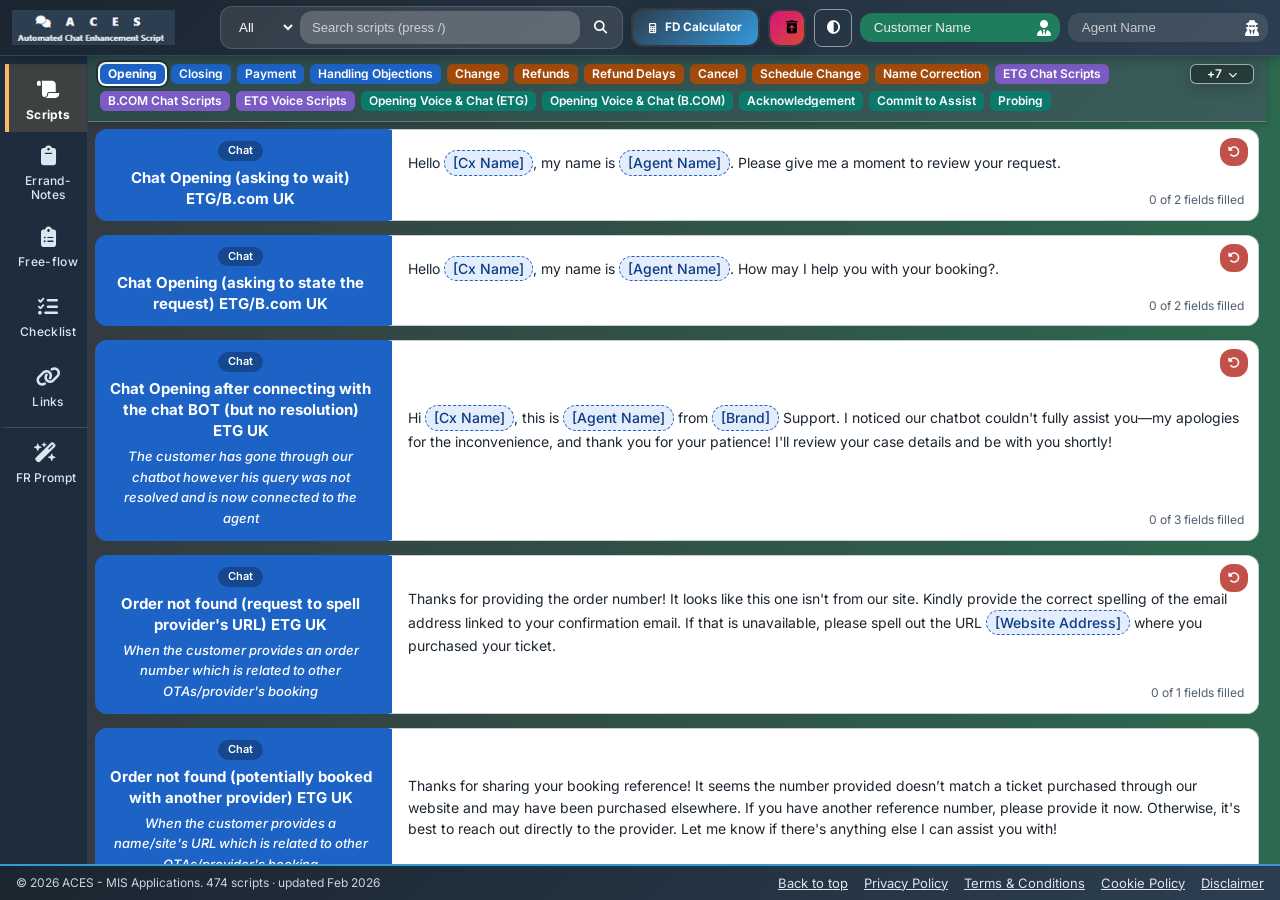
==== commit b1db6b68: "Adboost" ====
--- a/index.html
+++ b/index.html
@@ -8,12 +8,18 @@
     <link rel="stylesheet" href="errands-style.css">
     <link rel="stylesheet" href="links-style.css">
     <link rel="stylesheet" href="assets/css/aces-upgrade.css">
+    <link rel="stylesheet" href="assets/css/site-footer.css">
+    <link rel="stylesheet" href="assets/css/ads.css">
     <meta name="description" content="ACES: script, errand-note and checklist assistant for chat and voice agents.">
     <link href="https://cdnjs.cloudflare.com/ajax/libs/font-awesome/6.5.2/css/all.min.css" rel="stylesheet">
     <title>A C E S</title>
-    <!-- AdSense library (units are placed by assets/js/ads.js; configure slots in assets/js/config.js) -->
+    <!-- Warm the ad connections early: the first request then waits less, so it is answered inside the 1 s the unit has to be seen -->
+    <link rel="preconnect" href="https://pagead2.googlesyndication.com" crossorigin>
+    <link rel="preconnect" href="https://googleads.g.doubleclick.net" crossorigin>
+    <link rel="preconnect" href="https://tpc.googlesyndication.com" crossorigin>
+    <!-- AdSense library (units are placed by assets/js/ads.js; configure slots in assets/js/config.js). onerror: a blocked library means no ad column is reserved -->
      <script async src="https://pagead2.googlesyndication.com/pagead/js/adsbygoogle.js?client=ca-pub-6978764838614552"
-     crossorigin="anonymous"></script>
+     crossorigin="anonymous" onerror="window.ACES_ADS_BLOCKED=true"></script>
 </head>
 <body>
     <a class="skip-link" href="#main-content">Skip to content</a>
@@ -34,7 +40,7 @@
                 </button>
             </div>
             <div class="quick-link">
-                <div class="fd-calculator-link"><a href="https://fdcalc.netlify.app" target="_blank" rel="noopener noreferrer" data-track="header.fdcalc.click" aria-label="FD Calculator (opens in a new tab)" title="FD Calculator">
+                <div class="fd-calculator-link"><a href="/FDCalc" target="_blank" rel="noopener noreferrer" data-track="header.fdcalc.click" aria-label="FD Calculator (opens in a new tab)" title="FD Calculator">
                         <i class="fa-solid fa-calculator"></i>
                         <h3>FD Calculator</h3>
                     </a></div>
@@ -44,6 +50,7 @@
                     <i class="fa-solid fa-trash-can-arrow-up"></i>
                 </button>
             </div>
+            <div class="theme-wrap"><button type="button" class="theme-toggle" aria-label="Switch dark / light cards" title="Dark / light cards"><i class="fa-solid fa-circle-half-stroke"></i></button></div>
             <div class="customer-input">
                 <input type="text" id="customer" placeholder="Customer Name" aria-label="Customer name" autocomplete="off">
                 <i class="fa-solid fa-user-tie"></i>
@@ -89,6 +96,11 @@
                     <h3>Links</h3>
                     <div class="nav-tooltip">Links</div>
                 </div>
+                <!-- Tool page (own route). Deliberately not a .nav-item: script.js treats every .nav-item as an in-page tab and reads its <button>. -->
+                <a class="nav-ext" href="/FRprompt" target="_blank" rel="noopener noreferrer" data-track="nav.rail.click" data-track-page="frprompt" aria-label="FR Prompt (opens in a new tab)" title="FR Prompt">
+                    <span class="nav-ext-icon"><i class="fa-solid fa-wand-magic-sparkles" aria-hidden="true"></i></span>
+                    <h3>FR Prompt</h3>
+                </a>
             </nav>
             <main class="main-page" id="main-content" tabindex="-1">
                 <!--Freeflow Notes-->
@@ -346,6 +358,7 @@
 
 
     <script src="assets/js/config.js"></script>
+    <script src="assets/js/site-footer.js"></script><!-- footer year, Legal pop-up, Back to top (shared with /FDCalc and /FRprompt) -->
     <script src="assets/js/tracker.js"></script>
     <script src="assets/js/ga-bridge.js"></script><!-- forwards tracker events to GA4 (tag is injected by Netlify) -->
     <script src="assets/js/data.js"></script>
--- a/assets/css/aces-upgrade.css
+++ b/assets/css/aces-upgrade.css
@@ -65,10 +65,6 @@
 
 /* Footer: normal flow at the end of the scroll area (was position:fixed) */
 .main-page { padding-bottom:0; }
-.site-footer { margin-top:32px; background:linear-gradient(135deg,#1a252f,#2c3e50); color:#c9d4de; border-top:2px solid #3498db; }
-.footer-bottom { display:flex; flex-wrap:wrap; justify-content:space-between; gap:8px 16px; padding:12px 20px; font-size:var(--fs-cap); }
-.legal-links { display:flex; flex-wrap:wrap; gap:4px 16px; }
-.legal-links a { color:#dbe6f0; padding:4px 0; }
 
 /* ===== Shell: one scroller, dynamic viewport, never wider than the screen (fixes the white strip on the right) ===== */
 html, body { max-width:100%; overflow-x:clip; }
@@ -122,6 +118,11 @@
 .side-panel .nav-item.active { background:rgba(255,183,102,.14); border-left-color:#ffb766; color:#fff; }
 .side-panel .nav-item.active h3 { font-weight:700; }
 .nav-tooltip { display:none; }
+/* FR Prompt: a link to its own page, styled like the page tabs above it but set apart by a divider (it leaves the app, it does not switch a page) */
+.side-panel .nav-ext { display:flex; flex-direction:column; align-items:center; justify-content:center; gap:2px; min-height:68px; margin-top:6px; padding:6px 4px; border-left:4px solid transparent; border-top:1px solid rgba(255,255,255,.14); color:#dbe6f0; text-decoration:none; cursor:pointer; }
+.side-panel .nav-ext .nav-ext-icon { min-width:44px; min-height:32px; display:flex; align-items:center; justify-content:center; font-size:20px; }
+.side-panel .nav-ext h3 { font-size:12px; font-weight:500; line-height:1.2; color:inherit; text-align:center; overflow-wrap:anywhere; }
+.side-panel .nav-ext:hover { background:rgba(255,255,255,.08); border-left-color:rgba(255,183,102,.5); color:#fff; }
 
 /* ===== Script tabs ===== */
 /* Script tabs: one small chip per tab, coloured by its group, in a two-row rail. When the chips need more rows the rail grows downward
@@ -181,12 +182,6 @@
 .script-title-chat h4, .script-title-voice h4 { font-size:var(--fs-title); }
 .script-title-chat p, .script-title-voice p { font-size:13px; color:#fff; }
 
-/* ===== Footer ===== */
-.footer-bottom { align-items:center; }
-.copyright { flex:1 1 260px; }
-.footer-actions { display:flex; flex-wrap:wrap; align-items:center; gap:6px 16px; }
-.footer-actions a, .legal-toggle { display:inline-flex; align-items:center; min-height:32px; color:#dbe6f0; font-size:13px; }
-.legal-toggle { display:none; padding:0 12px; background:transparent; border:1px solid rgba(255,255,255,.55); border-radius:8px; cursor:pointer; }
 
 /* ===== Tablet / phone ===== */
 @media (max-width:900px) { .twin-form-box { grid-template-columns:1fr; } }
@@ -198,6 +193,13 @@
   .side-panel .nav-item { flex:1; min-height:var(--bar-h); padding:4px 2px; border-left:0; border-top:4px solid transparent; }
   .side-panel .nav-item:hover:not(.active) { border-left-color:transparent; }
   .side-panel .nav-item.active { border-left-color:transparent; border-top-color:#ffb766; }
+  .side-panel .nav-ext { flex:1; min-height:var(--bar-h); margin-top:0; padding:4px 2px; border-left:0; border-top:4px solid transparent; }
+  .side-panel .nav-ext:hover { border-left-color:transparent; }
+  .side-panel .nav-ext h3 { font-size:11px; }
+  /* six tabs instead of five: each is narrower, so "Errand-Notes" wraps to two lines; trim the vertical padding so the bar keeps its 60px height */
+  .side-panel .nav-item, .side-panel .nav-ext { gap:0; padding:2px 2px 3px; }
+  .side-panel .nav-item button, .side-panel .nav-ext .nav-ext-icon { min-height:26px; }
+  .side-panel .nav-item h3, .side-panel .nav-ext h3 { line-height:1.1; }
   .side-panel .nav-item h3 { font-size:11px; }
   .head-banner { padding:6px 8px; gap:6px; }
   input, select, textarea, .card-module { font-size:16px; }
@@ -212,12 +214,6 @@
   .card-module[data-progress]::after { bottom:12px; }
   .module-reset-button { min-width:44px; min-height:44px; }
   .freeflow-tool-btn, .freeflow-clear-btn, .copy-button, .clear-button, .archive-button, .archive-action-btn { min-height:44px; }
-  .legal-toggle { display:inline-flex; min-height:44px; }
-  .legal-links { display:none; flex-basis:100%; flex-direction:column; gap:0; }
-  .legal-links.open { display:flex; }
-  .legal-links a { min-height:44px; display:flex; align-items:center; }
-  .footer-actions { width:100%; justify-content:space-between; }
-  .footer-actions .to-top { min-height:44px; }
 }
 
 /* ===== Skeleton loader ===== */
@@ -233,32 +229,14 @@
 .retry-btn { margin-left:10px; min-height:36px; padding:0 16px; border:0; border-radius:8px; background:#fff; color:#1c2630; font-weight:600; cursor:pointer; }
 
 /* ===== Footer: permanent row of the app grid; never moves with content ===== */
-:root { --foot-h:36px; }
-.app-body { display:grid; grid-template-columns:88px minmax(0,1fr); grid-template-rows:minmax(0,1fr) var(--foot-h); grid-template-areas:"nav main" "foot foot"; }
+.app-body { display:grid; grid-template-columns:88px minmax(0,1fr); grid-template-rows:minmax(0,1fr) auto var(--foot-h); grid-template-areas:"nav main" "nav bar" "foot foot"; }   /* `bar` = floating ad row, 0 high when there is none */
 .side-panel { grid-area:nav; min-height:0; }
 .main-page { grid-area:main; min-height:0; }
-.site-footer { grid-area:foot; position:relative; z-index:50; height:var(--foot-h); margin:0; display:flex; align-items:center; }
-.footer-bottom { width:100%; flex-wrap:nowrap; gap:12px; padding:0 16px; }
-.copyright { flex:1 1 0; min-width:0; white-space:nowrap; overflow:hidden; text-overflow:ellipsis; }
-.footer-actions { flex:none; flex-wrap:nowrap; width:auto; }
-@media (max-width:900px) {
-  .legal-toggle { display:inline-flex; min-height:32px; }
-  .footer-actions .to-top { min-height:32px; }
-  .legal-links { display:none; position:absolute; right:8px; bottom:calc(100% + 6px); flex-direction:column; flex-basis:auto; gap:0; min-width:210px; padding:6px; background:#1a252f; border:1px solid rgba(255,255,255,.3); border-radius:10px; box-shadow:0 10px 28px rgba(0,0,0,.45); }
-  .legal-links.open { display:flex; }
-  .legal-links a { min-height:44px; display:flex; align-items:center; padding:0 10px; }
-  .footer-actions { justify-content:flex-end; gap:10px; }
-  #footer-meta { display:none; }
-}
 @media (max-width:768px) {
-  :root { --foot-h:40px; }
-  .app-body { grid-template-columns:minmax(0,1fr); grid-template-rows:minmax(0,1fr) var(--foot-h) auto; grid-template-areas:"main" "foot" "nav"; }
+  .app-body { grid-template-columns:minmax(0,1fr); grid-template-rows:minmax(0,1fr) auto var(--foot-h) auto; grid-template-areas:"main" "bar" "foot" "nav"; }
   .sk-row { grid-template-columns:1fr; } .sk-title { min-height:56px; }
 }
 
-
-/* ===== Ads ===== */
-.search-active .ad-banner { display:none; }
 
 /* ===== Freeflow notes: premium + accessibility tools ===== */
 .ff-extras { display:flex; flex-wrap:wrap; align-items:center; gap:8px; padding:8px 12px; }
@@ -282,18 +260,6 @@
 @media (prefers-reduced-motion: no-preference) { .main-page { scroll-behavior:smooth; } }
 @media (min-width:769px) { .script-title-chat.active, .script-title-voice.active, .script-card-sub.active { margin-bottom:14px; } }
 
-/* ===== Ads: invisible and zero-height until AdSense has actually filled them ===== */
-.ad-slot { margin:0; padding:0; border:0 solid transparent; max-height:0; overflow:hidden; opacity:0; text-align:center; transition:max-height .5s ease, opacity .4s ease, margin .5s ease, padding .5s ease; }
-.ad-slot.is-filled { max-height:620px; opacity:1; margin:24px 12px; padding:8px; border:1px solid rgba(255,255,255,.22); border-radius:8px; }
-.ad-slot.is-empty, .ad-slot[hidden] { display:none; }
-.ad-slot ins.adsbygoogle[data-ad-status="unfilled"] { display:none !important; }
-.ad-label { display:block; margin-bottom:6px; font-size:var(--fs-cap); letter-spacing:.08em; text-transform:uppercase; color:#dbe6f0; }
-.ad-banner { grid-column:1 / -1; }
-.ad-banner.is-filled { margin:6px 0 20px; }
-.ad-links.is-filled { margin:24px 0 0; }
-.ad-slot.is-leaving { max-height:0; opacity:0; margin:0; padding:0; border-width:0; }
-.search-active .ad-banner { display:none; }
-
 /* ===== Freeflow: the text area takes the remaining space and is the only thing that scrolls ===== */
 #notes-page.active { display:flex; flex-direction:column; height:100%; min-height:0; }
 #notes-page.active > * { flex:none; }
@@ -312,16 +278,7 @@
 ::-webkit-scrollbar-corner { background:transparent; }
 @supports not selector(::-webkit-scrollbar) { * { scrollbar-width:thin; scrollbar-color:var(--sb-hover) transparent; } }
 
-/* ===== Round 6: in-feed ads, Links ad strip, Freeflow layout, update toast ===== */
-
-/* In-feed units sit between cards (or between script entries, spanning both grid columns). Generous margins keep them away from the
-   click-to-copy cards so a tap meant for a script can never land on an ad. Hidden while searching. */
-.ad-feed { grid-column:1 / -1; flex:none; }
-.ad-feed.is-filled { margin:18px 0; }
-.ad-links.is-filled { margin:8px 16px 16px; }
-.search-active .ad-feed { display:none; }
-
-/* Freeflow notes: tools + (optional) thin ad strip + text area [+ 20% ad column]. The page is scroll-locked; only the textarea scrolls. */
+/* Freeflow notes: tools + text area [+ right-hand ad column]. The page is scroll-locked; only the textarea scrolls. */
 body[data-page="notes"] .main-page { overflow-y:hidden !important; scrollbar-gutter:auto; }
 #notes-page.active { display:flex; flex-direction:column; height:100%; min-height:0; overflow:hidden; }
 #notes-page.active > * { flex:none; }
@@ -329,39 +286,14 @@
 #notes-page .freeflow-toolbar { position:static; padding:8px 16px 4px; border-bottom:0; }
 #notes-page .ff-extras { padding:0 16px 8px; background:#2c3e50; border-bottom:1px solid rgba(255,255,255,.08); }
 #notes-page .ff-note { flex:1 1 280px; }
-.freeflow-body { display:grid; grid-template-columns:minmax(0,1fr) 0; column-gap:0; padding:12px 16px; min-height:0; transition:grid-template-columns .35s ease, column-gap .35s ease; }
-.freeflow-body.has-side { grid-template-columns:minmax(0,1fr) 20%; column-gap:12px; }
+.freeflow-body { display:grid; grid-template-columns:minmax(0,1fr); padding:12px 16px; min-height:0; }        /* the right-hand ad column (.has-rail) is added by assets/css/ads.css */
 #notes-page .freeflow-input { height:auto; min-height:0; padding:0; }
 #notes-page .freeflow-input textarea { height:100%; min-height:0; }
 
-/* Freeflow strip: one row, label inline so the strip is only as tall as the ad plus a hair of padding */
-.ad-ff-bar { display:flex; align-items:center; justify-content:center; gap:10px; }
-.ad-ff-bar .ad-label { margin:0; flex:none; }
-.ad-ff-bar.is-filled { margin:0; padding:3px 16px; border-width:1px 0; border-radius:0; max-height:80px; }
-
-/* Freeflow column: keeps the grid's full height, never grows the page. Zero width until filled; hidden (not clipped) if it stops fitting. */
-.ad-ff-side { grid-column:2; max-height:none; min-height:0; overflow:hidden; display:flex; flex-direction:column; align-items:center; justify-content:flex-start; }
-.ad-ff-side.is-filled { max-height:none; margin:0; padding:6px; border-radius:8px; }
-.ad-ff-side.is-oversize { visibility:hidden; }
-.ad-ff-side ins { max-width:100%; }
-
 @media (max-width:768px) { .freeflow-body { padding:8px; } }
 
 /* Update toast: bottom-left, above the footer; announced politely */
-.aces-toast { position:fixed; left:calc(88px + 16px); bottom:calc(var(--foot-h, 36px) + 14px); z-index:400; max-width:min(420px, calc(100vw - 32px)); padding:10px 14px; border-radius:10px; background:#1a252f; color:#fff; font-size:14px; line-height:1.4; border:1px solid rgba(255,255,255,.35); box-shadow:0 10px 28px rgba(0,0,0,.45); opacity:0; transform:translateY(8px); pointer-events:none; transition:opacity .25s ease, transform .25s ease; }
+.aces-toast { position:fixed; left:calc(88px + 16px); bottom:calc(var(--foot-h, 36px) + var(--float-h, 0px) + 14px); z-index:400; max-width:min(420px, calc(100vw - 32px)); padding:10px 14px; border-radius:10px; background:#1a252f; color:#fff; font-size:14px; line-height:1.4; border:1px solid rgba(255,255,255,.35); box-shadow:0 10px 28px rgba(0,0,0,.45); opacity:0; transform:translateY(8px); pointer-events:none; transition:opacity .25s ease, transform .25s ease; }
 .aces-toast.show { opacity:1; transform:none; pointer-events:auto; }
 .aces-toast button { margin-left:12px; min-height:32px; padding:0 14px; border:0; border-radius:8px; background:#fff; color:#1c2630; font-weight:600; cursor:pointer; }
-@media (max-width:768px) { .aces-toast { left:12px; right:12px; bottom:calc(var(--foot-h, 40px) + var(--bar-h, 60px) + env(safe-area-inset-bottom) + 12px); max-width:none; } }
-
-/* ===== Round 8: reserved ad boxes (nothing moves when an ad arrives), rectangle width cap, bigger Freeflow strip ===== */
-.ad-slot.is-reserved { max-height:none; opacity:1; min-height:calc(var(--ad-reserve, 0px) + var(--ad-chrome, 44px)); margin:24px 12px; padding:8px;
-  border:1px dashed rgba(255,255,255,.28); border-radius:8px; }                      /* blank + labelled "Advertisement" until the unit is requested */
-.ad-slot.is-reserved.is-filled { border-style:solid; border-color:rgba(255,255,255,.22); }
-.ad-slot .ad-box { max-width:var(--ad-box-max, none); min-height:var(--ad-reserve, 0px); margin:0 auto; display:flex; align-items:center; justify-content:center; }
-.ad-slot .ad-box ins.adsbygoogle { width:100%; }
-.ad-feed.is-reserved { margin:24px 0; }                                              /* 24px clear of the click-to-copy cards: a tap meant for a script never lands on an ad */
-.ad-links.is-reserved { margin:8px 16px 16px; }
-.ad-ff-bar.is-reserved { --ad-chrome:10px; display:flex; margin:0; padding:3px 16px; border-width:1px 0; border-radius:0; max-height:none; }
-.ad-ff-side.is-reserved { --ad-chrome:44px; margin:0; padding:6px; border-radius:8px; }
-.ad-slot.is-empty { display:none !important; }
-.search-active .ad-feed, .search-active .ad-end { display:none; }
+@media (max-width:768px) { .aces-toast { left:12px; right:12px; bottom:calc(var(--foot-h, 40px) + var(--float-h, 0px) + var(--bar-h, 60px) + env(safe-area-inset-bottom) + 12px); max-width:none; } }
--- a/assets/css/site-footer.css
+++ b/assets/css/site-footer.css
@@ -0,0 +1,26 @@
+/* ACES site footer: ONE stylesheet, shared by the Scripts app (index.html) and the tool pages (/FDCalc, /FRprompt).
+   Markup: <footer class="site-footer"> ... see index.html. The footer is a fixed-height row (--foot-h) at the bottom of the page grid
+   (grid-area:foot in the app shell), so it never moves with the content. Under 900px the legal links collapse into a pop-up. */
+:root { --foot-h:36px; }
+.site-footer { grid-area:foot; position:relative; z-index:50; height:var(--foot-h); margin:0; display:flex; align-items:center;
+  background:linear-gradient(135deg,#1a252f,#2c3e50); color:#c9d4de; border-top:2px solid #3498db;
+  font-family:'Inter', -apple-system, BlinkMacSystemFont, 'Segoe UI', sans-serif; line-height:1.6; }
+.site-footer * { font-family:inherit; }                  /* a page-wide `* { font-family }` rule (FareRules) must not change the footer */
+.site-footer a { text-decoration:underline; }
+.footer-bottom { display:flex; flex-wrap:nowrap; justify-content:space-between; align-items:center; gap:12px; width:100%; padding:0 16px; font-size:var(--fs-cap, 12px); }
+.copyright { flex:1 1 0; min-width:0; white-space:nowrap; overflow:hidden; text-overflow:ellipsis; }
+.footer-actions { display:flex; flex:none; flex-wrap:nowrap; align-items:center; gap:6px 16px; width:auto; }
+.footer-actions a, .legal-toggle { display:inline-flex; align-items:center; min-height:32px; color:#dbe6f0; font-size:13px; }
+.legal-toggle { display:none; padding:0 12px; background:transparent; border:1px solid rgba(255,255,255,.55); border-radius:8px; cursor:pointer; }
+.legal-links { display:flex; flex-wrap:wrap; gap:4px 16px; }
+.legal-links a { color:#dbe6f0; padding:4px 0; }
+@media (max-width:900px) {
+  .legal-toggle { display:inline-flex; min-height:32px; }
+  .footer-actions .to-top { min-height:32px; }
+  .legal-links { display:none; position:absolute; right:8px; bottom:calc(100% + 6px); flex-direction:column; flex-basis:auto; gap:0; min-width:210px; padding:6px; background:#1a252f; border:1px solid rgba(255,255,255,.3); border-radius:10px; box-shadow:0 10px 28px rgba(0,0,0,.45); }
+  .legal-links.open { display:flex; }
+  .legal-links a { min-height:44px; display:flex; align-items:center; padding:0 10px; }
+  .footer-actions { justify-content:flex-end; gap:10px; }
+  #footer-meta { display:none; }
+}
+@media (max-width:768px) { :root { --foot-h:40px; } }
--- a/assets/css/ads.css
+++ b/assets/css/ads.css
@@ -0,0 +1,73 @@
+/* ACES ad slots: ONE stylesheet, shared by the Scripts app (index.html) and the tool pages (/FDCalc, /FRprompt). Behaviour lives in assets/js/ads.js.
+   Every slot is an <aside class="ad-slot ..."> that is invisible and zero-height until it is reserved (set aside while still off screen) and
+   removed again if AdSense does not fill it. Kinds: .ad-rail (right-hand skyscraper container), .ad-float (narrow windows), .ad-end, .ad-links. */
+
+/* Colours (the Scripts app is dark; the tool pages are light and override these on :root in assets/css/tools-shell.css):
+     --ad-ink = label text, --ad-line = border of a filled box, --ad-line-dashed = border of a box still waiting, --ad-float-bg = background of the floating bar */
+:root { --ad-ink:#dbe6f0; --ad-line:rgba(255,255,255,.22); --ad-line-dashed:rgba(255,255,255,.28); --ad-float-bg:rgba(0,0,0,.22); }
+
+/* ---- base: invisible and zero-height until reserved ---- */
+.ad-slot { margin:0; padding:0; border:0 solid transparent; max-height:0; overflow:hidden; opacity:0; text-align:center; }
+.ad-slot.is-filled { max-height:620px; opacity:1; margin:24px 12px; padding:8px; border:1px solid var(--ad-line); border-radius:8px; }
+.ad-slot.is-empty, .ad-slot[hidden] { display:none; }
+.ad-slot ins.adsbygoogle[data-ad-status="unfilled"] { display:none !important; }
+.ad-label { display:block; margin-bottom:6px; font-size:var(--fs-cap, 12px); letter-spacing:.08em; text-transform:uppercase; color:var(--ad-ink); }
+
+/* ---- reserved: a blank, labelled box that keeps its height when the creative arrives (nothing moves under the pointer) ---- */
+.ad-slot.is-reserved { max-height:none; opacity:1; min-height:calc(var(--ad-reserve, 0px) + var(--ad-chrome, 44px)); margin:24px 12px; padding:8px;
+  border:1px dashed var(--ad-line-dashed); border-radius:8px; }
+.ad-slot.is-reserved.is-filled { border-style:solid; border-color:var(--ad-line); }
+.ad-slot .ad-box { max-width:var(--ad-box-max, none); min-height:var(--ad-reserve, 0px); margin:0 auto; display:flex; align-items:center; justify-content:center; }
+.ad-slot .ad-box ins.adsbygoogle { width:100%; }
+.ad-links.is-filled, .ad-links.is-reserved { margin:8px 16px 16px; }
+.ad-slot.is-empty { display:none !important; }
+.ad-slot.is-reserved { transition:none; }                      /* a box that opens over 0.5 s pushes content down frame by frame; open it instantly */
+.search-active .ad-end { display:none; }
+
+/* ---- right-hand skyscraper container (Scripts, Checklist, Free-flow, /FDCalc, /FRprompt) ----
+   One tall container in its own grid column: it fills the free height of the page (--adr-h, set by ads.js = the space between the category bar and the footer),
+   never scrolls (overflow hidden), and holds ONE responsive unit with data-ad-format="auto", so AdSense can pick the highest-paying size that fits the
+   column. The column never overlaps or underlaps content, keeps its label, and ends where the content ends (Google's sticky-ad conditions). */
+.ad-rail { display:none; }
+.has-rail { display:grid; grid-template-columns:minmax(0,1fr) var(--adr-col, 314px); column-gap:var(--adr-gap, 16px); align-items:start; }
+.has-rail > .script-module, .has-rail > .checklist-module, .has-rail > .freeflow-input, .has-rail > .tool-content { grid-column:1; grid-row:1; min-width:0; }
+.checklist-canvas.has-rail { overflow:visible; }               /* an overflow:auto parent would stop position:sticky from working */
+.has-rail > .ad-rail.is-reserved { display:flex; flex-direction:column; align-items:stretch; grid-column:2; grid-row:1;
+  position:sticky; top:var(--adr-top, 64px); margin:var(--adr-gap-top, 12px) 0 0; height:var(--adr-h, 600px); min-height:0;
+  padding:6px; border-radius:8px; max-height:none; overflow:hidden; }
+.ad-rail .ad-label { flex:none; }
+.ad-rail .ad-box { flex:1 1 auto; min-height:0; max-width:none; width:100%; margin:0; overflow:hidden; }
+.ad-rail .ad-box ins.adsbygoogle { display:block; width:100%; height:100%; max-height:100%; }
+.freeflow-body.has-rail { align-items:stretch; }              /* Free-flow does not scroll: the column simply spans the text area's height */
+.freeflow-body.has-rail > .ad-rail.is-reserved { position:static; height:auto; margin:0; align-self:stretch; }
+.tabs-open .ad-rail { visibility:hidden; }                      /* the open tab rail is covering the page edge */
+/* a replacement unit waits on top of the current ad (same grid cell, same size) and shows nothing until AdSense has filled it, so the old ad stays visible meanwhile */
+.ad-slot.is-staged:not(.is-filled) { border-color:transparent; background:transparent; }
+.ad-slot.is-staged:not(.is-filled) .ad-label { visibility:hidden; }
+.search-active .script-canvas.has-rail { display:block; }       /* search results use the full width */
+.search-active .script-canvas.has-rail > .ad-rail { display:none; }
+
+/* ---- floating bar above the footer (windows too narrow for the rail) ----
+   A row of the app grid (see .app-body): fixed in place, content ends above it, so nothing is ever covered. 6px of air above the footer's buttons. */
+.ad-float { grid-area:bar; min-width:0; }
+.ad-slot.ad-float.is-reserved { --ad-chrome:30px; display:flex; flex-direction:column; align-items:center; justify-content:center; gap:2px; margin:0 0 6px; padding:3px 8px; border-width:1px 0 0; border-radius:0; max-height:none; overflow:hidden; background:var(--ad-float-bg); }
+.ad-slot.ad-float .ad-label { margin:0; flex:none; }
+.ad-slot.ad-float ins.adsbygoogle { max-width:100%; }
+@media (min-width:769px) { .ad-slot.ad-float.is-reserved { --ad-chrome:10px; flex-direction:row; gap:12px; } }   /* label beside the ad */
+.app-body.no-float > .ad-float, .ad-float.is-oversize, .search-active .ad-float { display:none !important; }   /* other section / window too small / search results */
+
+/* ---- Round 15: container fit ----
+   When a responsive creative arrives, ads.js measures it (--ad-fit-w / --ad-fit-h on the slot, data-fit="1") and the container hugs it: no empty frame around a
+   300x250 inside a 600 px column. Only containers where nothing beside or below can move are fitted: the rail (its own grid column) and the Checklist end unit
+   (last thing on the page). The reserved box is kept until the size is known, so nothing moves while the ad loads. */
+.has-rail > .ad-rail.is-reserved[data-fit] { height:auto; box-sizing:border-box; width:calc(var(--ad-fit-w) + 14px); max-width:100%; justify-self:center; }
+.freeflow-body.has-rail > .ad-rail.is-reserved[data-fit] { align-self:start; }
+.ad-rail[data-fit] .ad-box { flex:none; height:var(--ad-fit-h); width:100%; }
+.ad-rail[data-fit] .ad-box ins.adsbygoogle { height:var(--ad-fit-h); max-height:none; }
+.ad-end.is-reserved[data-fit] { min-height:0; }
+.ad-end[data-fit] .ad-box { min-height:0; height:var(--ad-fit-h); }
+.ad-end[data-fit] .ad-box ins.adsbygoogle { height:var(--ad-fit-h); }
+/* a staged replacement keeps the size of the box it will replace until its own creative has arrived */
+.ad-rail.is-staged:not([data-fit]) { width:auto; }
+/* an unfilled replacement waits invisibly on top of the ad that is still showing: it must not swallow clicks meant for that ad */
+.ad-slot.is-staged:not(.is-filled), .ad-slot.is-staged:not(.is-filled) * { pointer-events:none; }
